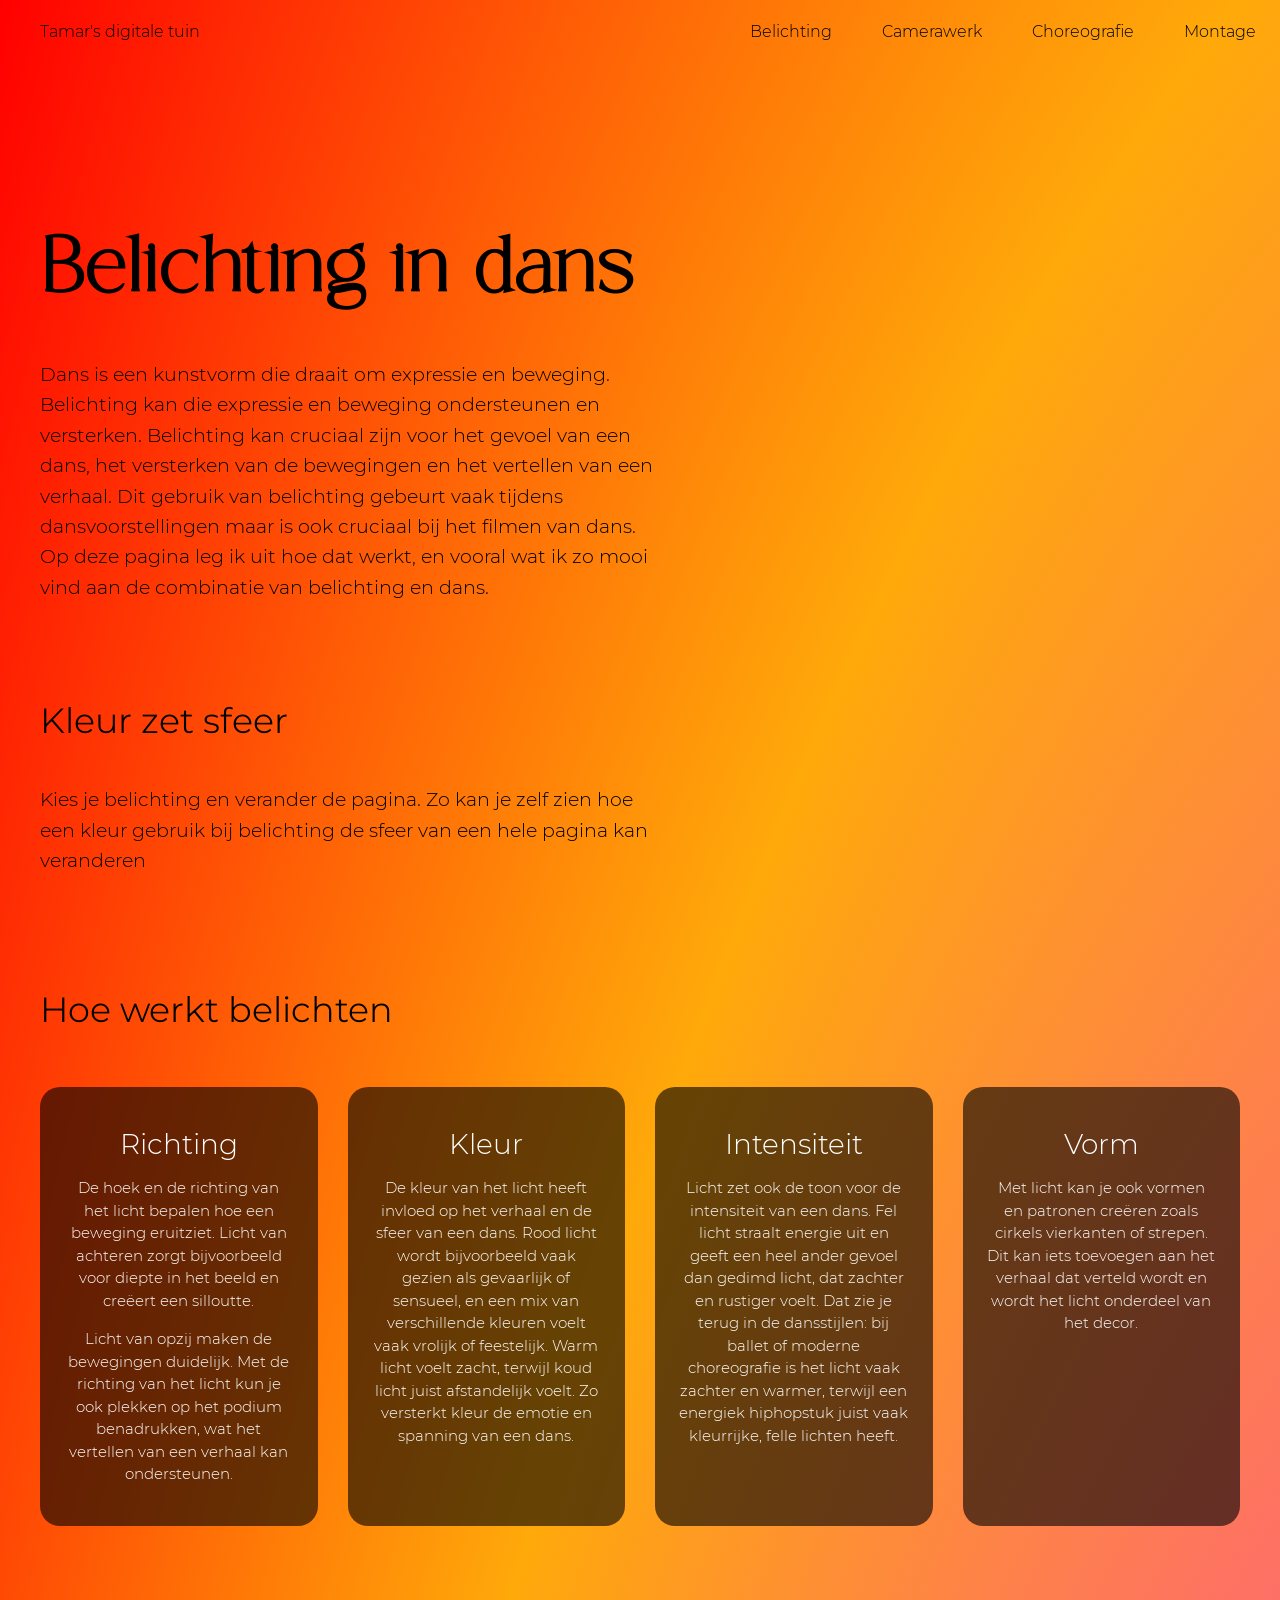
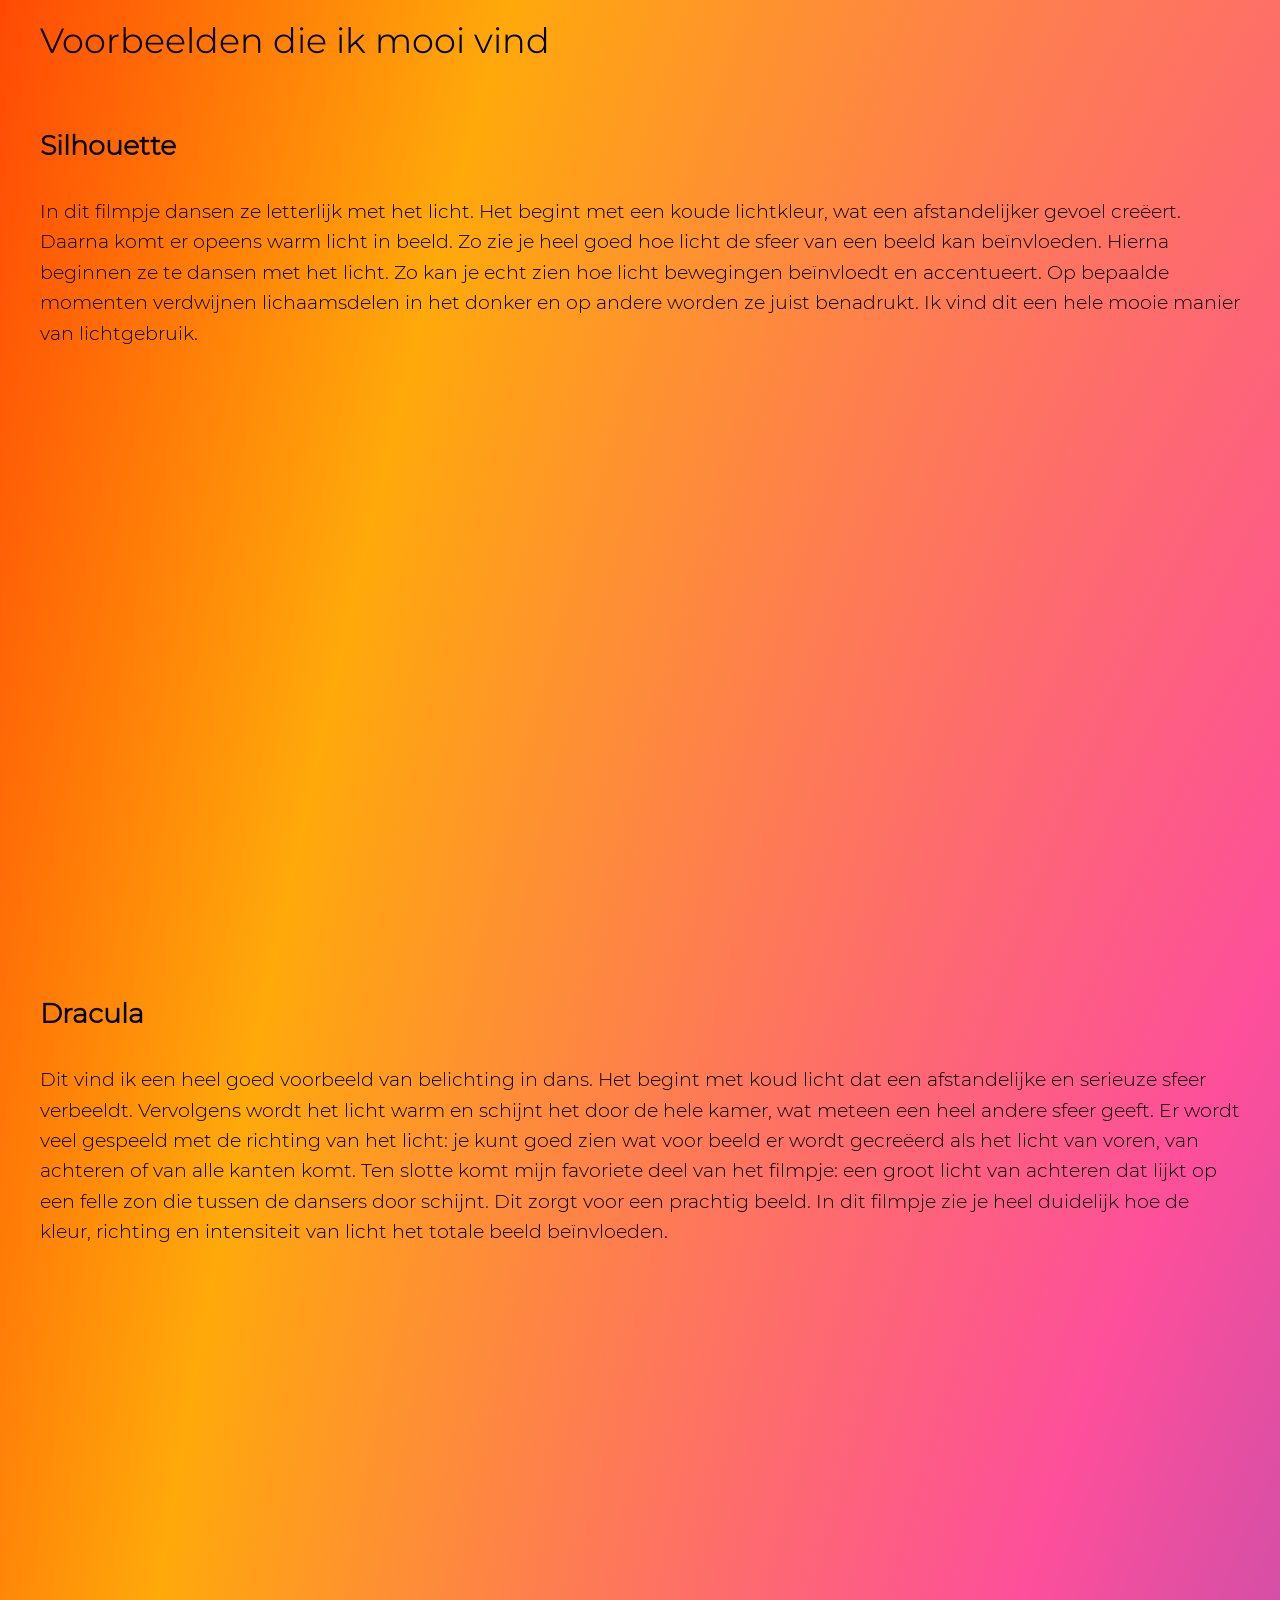
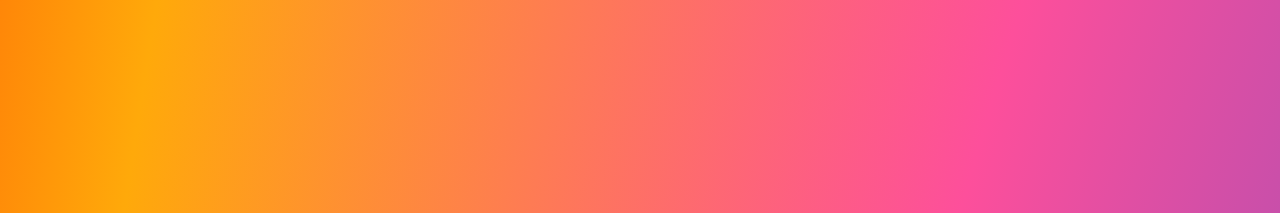
==== belichting.html @ 94f4436e "Aanpassingen!" ====
<!doctype html>
<html lang="nl">
  <head>
    <meta charset="UTF-8" />
    <meta name="viewport" content="width=device-width, initial-scale=1.0" />
    <meta name="author" content="Tamar" />
    <meta name="color-scheme" content="dark light" />
    <title>Belichting in dans</title>
    <link rel="stylesheet" href="./assets/style/belichting.css" />
  </head>
  <body>
    <a href="#main" class="skip-link">Direct naar inhoud</a>

    <header>
      <p>Tamar's digitale tuin</p>
      <nav aria-label="Hoofdmenu">
        <ul>
          <li><a href="belichting.html" aria-current="page">Belichting</a></li>
          <li><a href="camerawerk.html">Camerawerk</a></li>
          <li><a href="choreografie.html">Choreografie</a></li>
          <li><a href="montage.html">Montage</a></li>
        </ul>
      </nav>
    </header>

    <main id="main" tabindex="-1">
      <section>
        <article>
          <h1>Belichting in dans</h1>
        </article>

        <article>
          <p>
            Dans is een kunstvorm die draait om expressie en beweging.
            Belichting kan die expressie en beweging ondersteunen en versterken.
            Belichting kan cruciaal zijn voor het gevoel van een dans, het
            versterken van de bewegingen en het vertellen van een verhaal. Dit
            gebruik van belichting gebeurt vaak tijdens dansvoorstellingen maar
            is ook cruciaal bij het filmen van dans. Op deze pagina leg ik uit
            hoe dat werkt, en vooral wat ik zo mooi vind aan de combinatie van
            belichting en dans.
          </p>
        </article>
      </section>

      <section>
        <article>
          <h2>Kleur zet sfeer</h2>
        </article>
        <article>
          <p>
            Kies je belichting en verander de pagina. Zo kan je zelf zien hoe
            een kleur gebruik bij belichting de sfeer van een hele pagina kan
            veranderen
          </p>
        </article>
      </section>
      <section>
        <article>
          <h2>Hoe werkt belichten</h2>
        </article>
      </section>
      <section id="licht-aspecten">
        <article>
          <h2>Richting</h2>
          <p>
            De hoek en de richting van het licht bepalen hoe een beweging
            eruitziet. Licht van achteren zorgt bijvoorbeeld voor diepte in het
            beeld en creëert een silloutte.
          </p>
          <p>
            Licht van opzij maken de bewegingen duidelijk. Met de richting van
            het licht kun je ook plekken op het podium benadrukken, wat het
            vertellen van een verhaal kan ondersteunen.
          </p>
        </article>

        <article>
          <h2>Kleur</h2>
          <p>
            De kleur van het licht heeft invloed op het verhaal en de sfeer van
            een dans. Rood licht wordt bijvoorbeeld vaak gezien als gevaarlijk
            of sensueel, en een mix van verschillende kleuren voelt vaak vrolijk
            of feestelijk. Warm licht voelt zacht, terwijl koud licht juist
            afstandelijk voelt. Zo versterkt kleur de emotie en spanning van een
            dans.
          </p>
        </article>

        <article>
          <h2>Intensiteit</h2>
          <p>
            Licht zet ook de toon voor de intensiteit van een dans. Fel licht
            straalt energie uit en geeft een heel ander gevoel dan gedimd licht,
            dat zachter en rustiger voelt. Dat zie je terug in de dansstijlen:
            bij ballet of moderne choreografie is het licht vaak zachter en
            warmer, terwijl een energiek hiphopstuk juist vaak kleurrijke, felle
            lichten heeft.
          </p>
        </article>

        <article>
          <h2>Vorm</h2>
          <p>
            Met licht kan je ook vormen en patronen creëren zoals cirkels
            vierkanten of strepen. Dit kan iets toevoegen aan het verhaal dat
            verteld wordt en wordt het licht onderdeel van het decor.
          </p>
        </article>
      </section>
      <section>
        <article>
          <h2>Voorbeelden die ik mooi vind</h2>
        </article>

        <article>
          <h3>Silhouette</h3>
          <p>
            In dit filmpje dansen ze letterlijk met het licht. Het begint met
            een koude lichtkleur, wat een afstandelijker gevoel creëert. Daarna
            komt er opeens warm licht in beeld. Zo zie je heel goed hoe licht de
            sfeer van een beeld kan beïnvloeden. Hierna beginnen ze te dansen
            met het licht. Zo kan je echt zien hoe licht bewegingen beïnvloedt
            en accentueert. Op bepaalde momenten verdwijnen lichaamsdelen in het
            donker en op andere worden ze juist benadrukt. Ik vind dit een hele
            mooie manier van lichtgebruik.
          </p>
          <iframe
            src="https://www.youtube.com/embed/fDNKsXDWpm4?si=8QYyJterqQNdSQDp"
            title="YouTube video player"
            frameborder="0"
            allow="
              accelerometer;
              autoplay;
              clipboard-write;
              encrypted-media;
              gyroscope;
              picture-in-picture;
              web-share;
            "
            referrerpolicy="strict-origin-when-cross-origin"
            allowfullscreen
          ></iframe>
        </article>
        <article>
          <h3>Dracula</h3>
          <p>
            Dit vind ik een heel goed voorbeeld van belichting in dans. Het
            begint met koud licht dat een afstandelijke en serieuze sfeer
            verbeeldt. Vervolgens wordt het licht warm en schijnt het door de
            hele kamer, wat meteen een heel andere sfeer geeft. Er wordt veel
            gespeeld met de richting van het licht: je kunt goed zien wat voor
            beeld er wordt gecreëerd als het licht van voren, van achteren of
            van alle kanten komt. Ten slotte komt mijn favoriete deel van het
            filmpje: een groot licht van achteren dat lijkt op een felle zon die
            tussen de dansers door schijnt. Dit zorgt voor een prachtig beeld.
            In dit filmpje zie je heel duidelijk hoe de kleur, richting en
            intensiteit van licht het totale beeld beïnvloeden.
          </p>
          <iframe
            src="https://www.youtube.com/embed/-AUMV7WQdsI?si=QPXQI-9TFlR0UyGZ"
            title="YouTube video player"
            frameborder="0"
            allow="
              accelerometer;
              autoplay;
              clipboard-write;
              encrypted-media;
              gyroscope;
              picture-in-picture;
              web-share;
            "
            referrerpolicy="strict-origin-when-cross-origin"
            allowfullscreen
          ></iframe>
        </article>
      </section>
    </main>
  </body>
</html>
---- assets/style/belichting.css ----
/**************************
* MARK: Fonts
**************************/

@font-face {
  font-family: "Montserrat";
  src: url("../Montserrat-VariableFont_wght.ttf") format("truetype");
}

@font-face {
  font-family: "MontserratLight";
  src: url("../Montserrat-Light.ttf") format("truetype");
}

@font-face {
  font-family: "Classo";
  src: url("../classo.regular.ttf");
}

/**************************
* MARK: Algemene Styling & Variables
**************************/

:root {
  --gradient: radial-gradient(
    rgb(199, 157, 231),
    rgb(79, 79, 204),
    rgb(253, 79, 155),
    rgb(255, 169, 10),
    red
  );
  --text-color: black;
}

@media (prefers-color-scheme: dark) {
  :root {
    --gradient: radial-gradient(
      rgb(60, 30, 90),
      rgb(30, 30, 90),
      rgb(120, 20, 80),
      rgb(120, 70, 10),
      rgb(90, 0, 0)
    );
    --text-color: white;
  }
}

body {
  color: var(--text-color);
  color-scheme: light dark;
  background: var(--gradient);
  min-height: 100dvh;
  background-size: 300% 400%;
  animation: move 10s alternate infinite;
}

@keyframes move {
  from {
    background-position: 0%;
  }
  to {
    background-position: 100% 100%;
  }
}

.skip-link {
  position: absolute;
  left: -9999px;
}

.skip-link:focus {
  position: absolute;
  top: 60px;
  left: 20px;
  font-family: "MontserratLight", sans-serif;
  color: black;
  outline: 2px solid var(--text-color);
  outline-offset: 4px;
  border-radius: 0.2em;
}

/**************************
* MARK: Typografie Basis
**************************/

h1 {
  font-family: "Classo", sans-serif;
  font-size: clamp(2rem, 9vw, 5rem);
  font-weight: bold;
  word-spacing: -1%;
  margin-bottom: 2rem;
}

h2 {
  font-family: "Montserrat", sans-serif;
  font-size: 35px;
  font-weight: 350;
  margin-bottom: 1.5rem;
}

h3 {
  font-family: "MontserratLight", sans-serif;
  font-size: 27px;
  margin-bottom: 1rem;
}

h4 {
  font-family: "MontserratLight", sans-serif;
  font-size: 17px;
  margin-bottom: 0.5rem;
}

p {
  font-family: "MontserratLight", sans-serif;
  font-weight: lighter;
  font-size: 19px;
  line-height: 1.6;
}

/**************************
* MARK: Header
**************************/

header {
  display: flex;
  justify-content: space-between;
  align-items: center;
}

header p {
  line-height: 1;
  padding-left: 2rem;
  font-size: 16px;
}

nav ul {
  display: flex;
  gap: 50px;
  line-height: 1;
  font-family: "MontserratLight", sans-serif;
  list-style: none;
  padding-right: 1em;
  margin: 0;
}

nav a {
  text-decoration: none;
  color: var(--text-color);
}

nav a:hover {
  opacity: 0.5;
}

nav a:active {
  opacity: 0.3;
  transform: scale(0.98);
}

nav a:focus-visible {
  outline: 2px solid var(--text-color);
  outline-offset: 4px;
  border-radius: 0.2em;
}

/**************************
* MARK: Section 1 & 2 (Intro & Kleur)
**************************/

section:nth-of-type(1),
section:nth-of-type(2) {
  display: grid;
  grid-template-columns: repeat(4, 1fr);
  padding-left: 2rem;
}

section:nth-of-type(1) {
  padding-top: 6rem;
}

section:nth-of-type(2) {
  padding-top: 3rem;
}

section:nth-of-type(1) > article:nth-of-type(1),
section:nth-of-type(2) > article:nth-of-type(1) {
  grid-column: 1 / 4;
}

section:nth-of-type(1) > article:nth-of-type(2),
section:nth-of-type(2) > article:nth-of-type(2) {
  grid-column: 1 / 3;
}

/**************************
* MARK: Section 3 (Hoe werkt belichten)
**************************/

section:nth-of-type(3) {
  display: block;
  padding-top: 4rem;
  padding-left: 2rem;
}

/**************************
* MARK: Section 4 (Kaarten)
**************************/

section:nth-of-type(4) {
  display: grid;
  grid-template-columns: repeat(4, 1fr);
  gap: 30px;
  padding: 2rem;
}

section:nth-of-type(4) > article {
  background-color: rgba(0, 0, 0, 0.6);
  border-radius: 20px;
  padding: 2.5rem 1.5rem;
  text-align: center;
  display: flex;
  flex-direction: column;
  gap: 1rem;
}

section:nth-of-type(4) h2 {
  font-family: "MontserratLight", sans-serif;
  font-size: 28px;
  color: white;
  margin: 0;
}

section:nth-of-type(4) p {
  font-size: 15px;
  line-height: 1.5;
  color: white;
  margin: 0;
}

@media (max-width: 900px) {
  section:nth-of-type(4) {
    grid-template-columns: 1fr;
  }
}

/**************************
* MARK: Section 5 (Voorbeelden)
**************************/

section:nth-of-type(5) {
  display: flex;
  flex-direction: column;
  gap: 6rem;
  padding: 2rem;
}

section:nth-of-type(5) > article {
  display: flex;
  flex-direction: column;
  gap: 0;
}

section:nth-of-type(5) > article:nth-of-type(1) {
  margin-bottom: -5rem;
}

iframe {
  width: 100%;
  max-width: 900px;
  height: auto;
  aspect-ratio: 16 / 9;
  border: none;
}
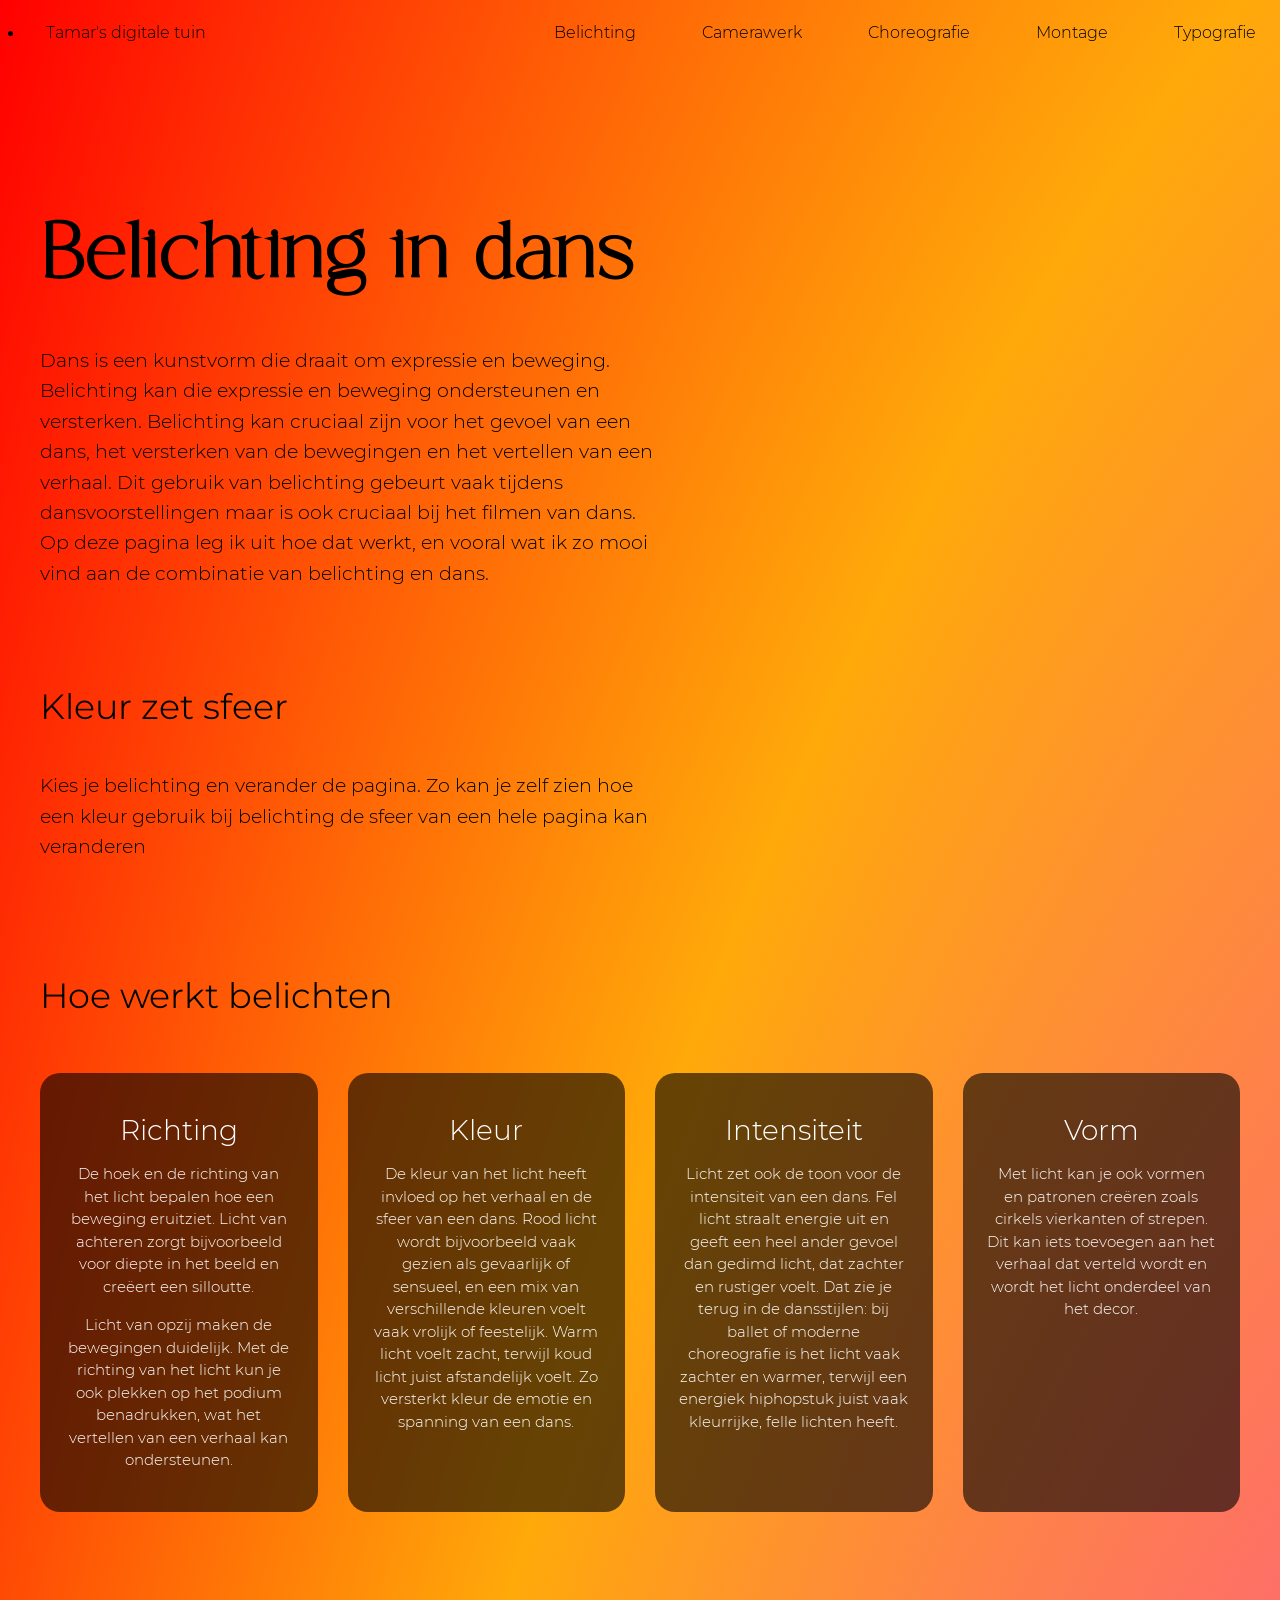
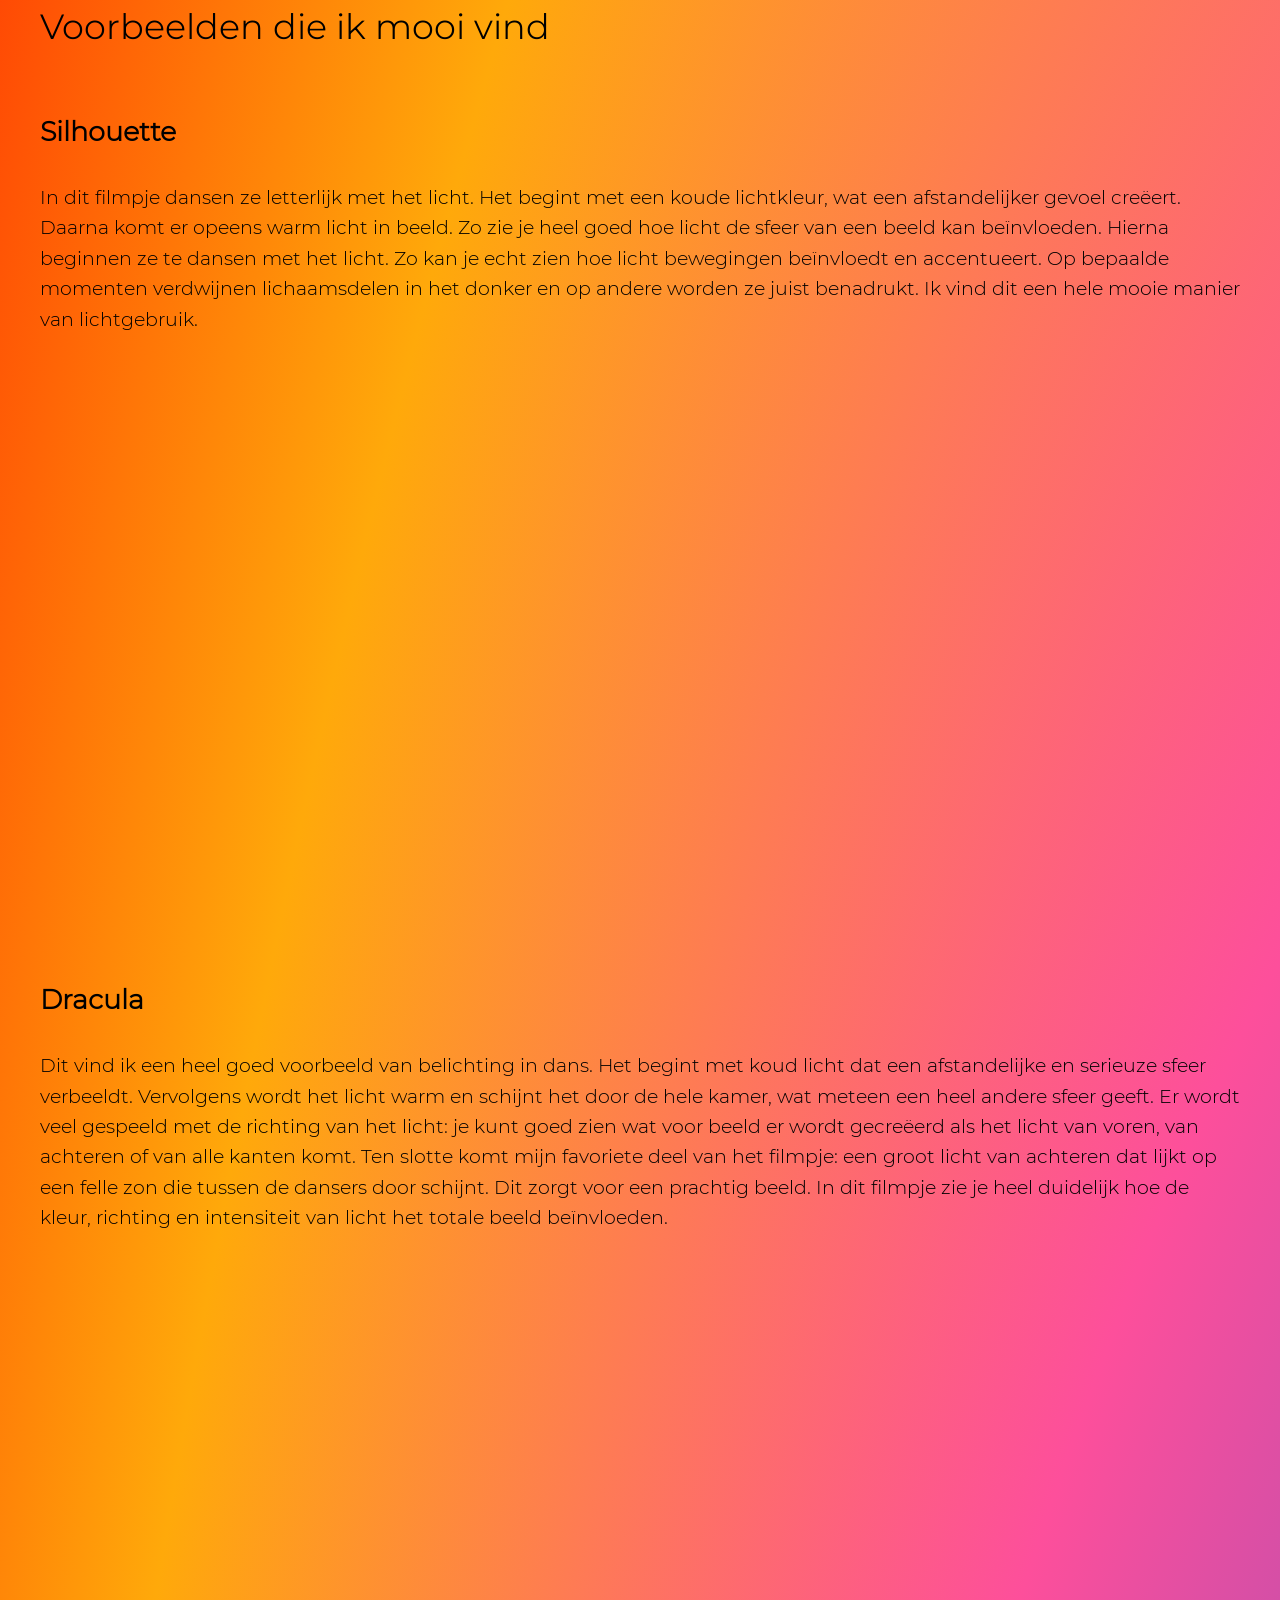
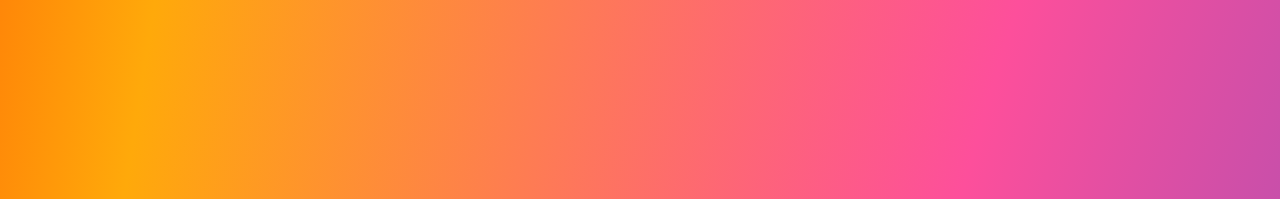
==== commit bcb8fe58: "schaleeenn" ====
--- a/belichting.html
+++ b/belichting.html
@@ -12,13 +12,14 @@
     <a href="#main" class="skip-link">Direct naar inhoud</a>
 
     <header>
-      <p>Tamar's digitale tuin</p>
+      <li><a href="index.html">Tamar's digitale tuin</a></li>
       <nav aria-label="Hoofdmenu">
         <ul>
           <li><a href="belichting.html" aria-current="page">Belichting</a></li>
           <li><a href="camerawerk.html">Camerawerk</a></li>
           <li><a href="choreografie.html">Choreografie</a></li>
           <li><a href="montage.html">Montage</a></li>
+          <li><a href="typografie/spinvis.html">Typografie</a></li>
         </ul>
       </nav>
     </header>
--- a/assets/style/belichting.css
+++ b/assets/style/belichting.css
@@ -125,14 +125,23 @@
   display: flex;
   justify-content: space-between;
   align-items: center;
-}
-
-header p {
+  padding-top: 1rem;
+}
+
+header a {
   line-height: 1;
-  padding-left: 2rem;
-  font-size: 16px;
-}
-
+  padding-left: 1em;
+  font-family: "MontserratLight";
+  list-style: none;
+  text-decoration: none;
+  color: var(--text-color);
+  display: inline-block;
+  transition: transform 0.3s ease;
+}
+
+header a:hover {
+  transform: scale(1.2);
+}
 nav ul {
   display: flex;
   gap: 50px;
@@ -146,10 +155,6 @@
 nav a {
   text-decoration: none;
   color: var(--text-color);
-}
-
-nav a:hover {
-  opacity: 0.5;
 }
 
 nav a:active {
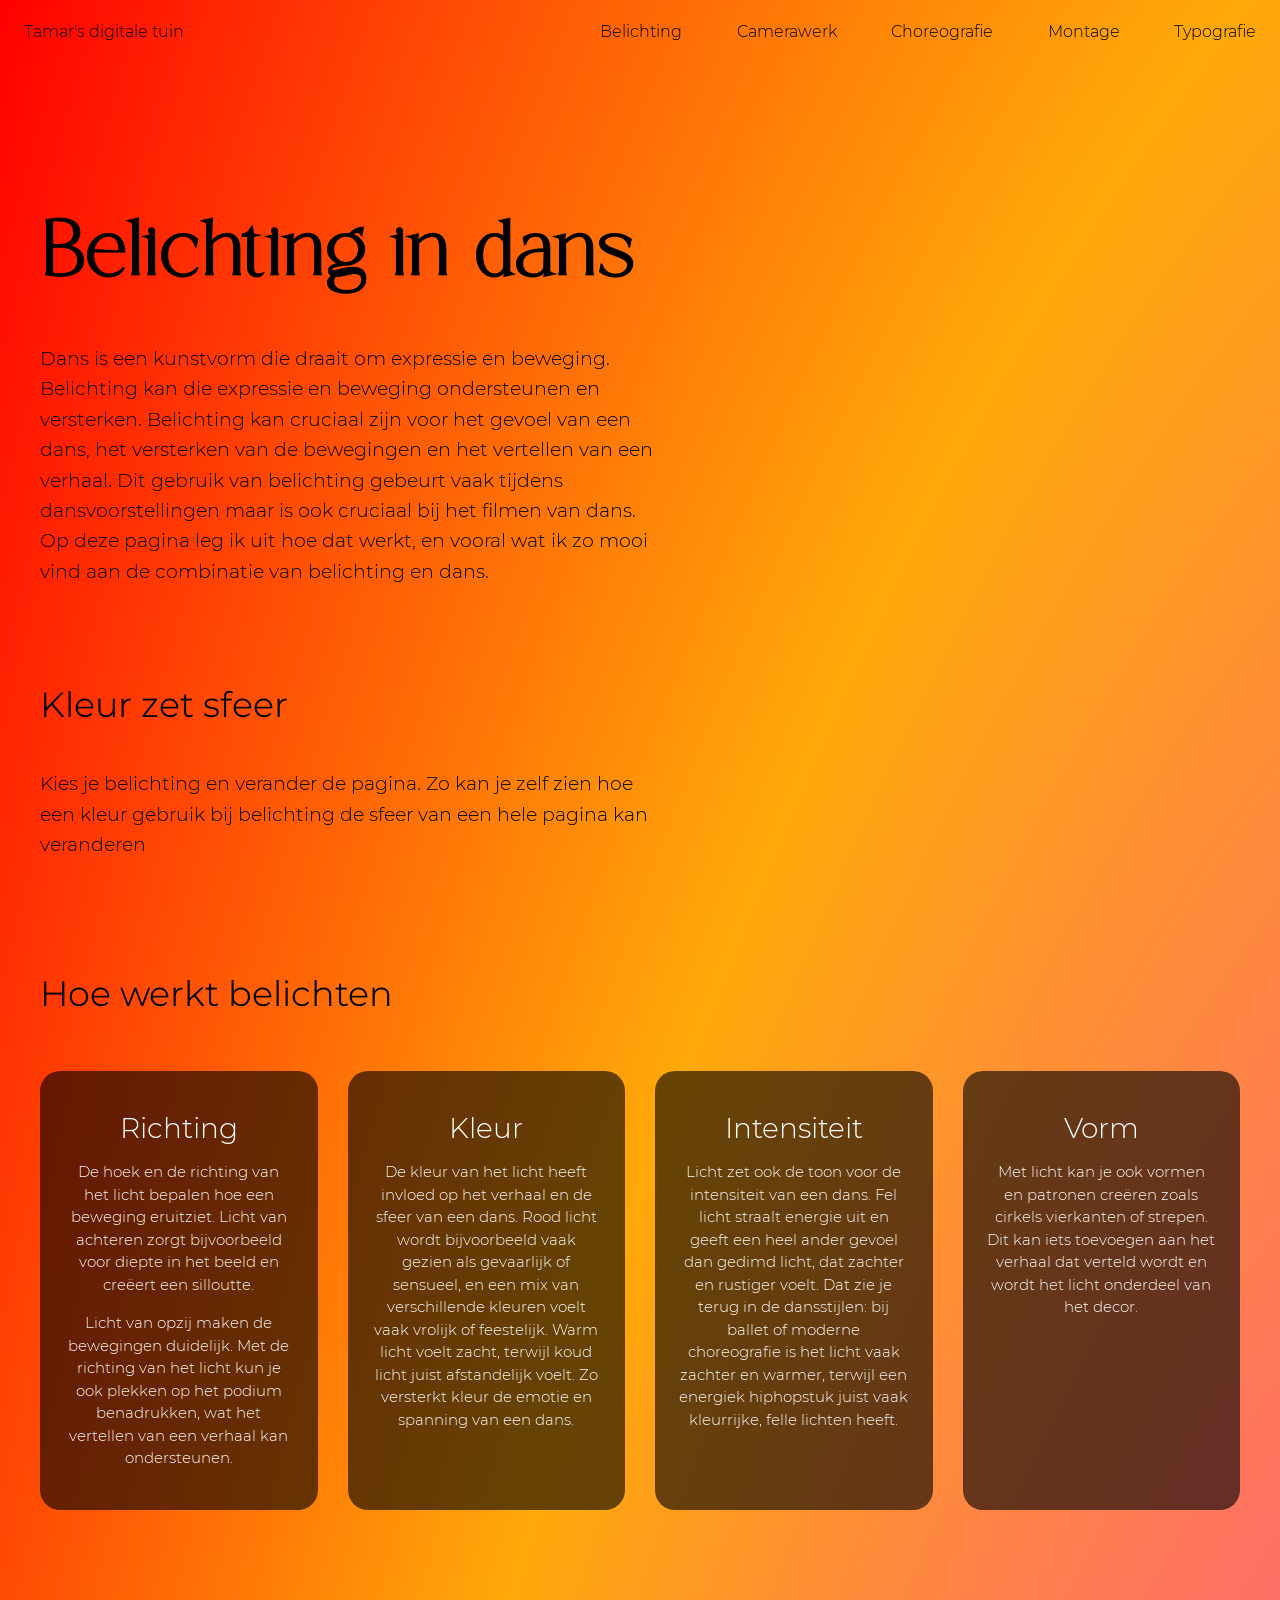
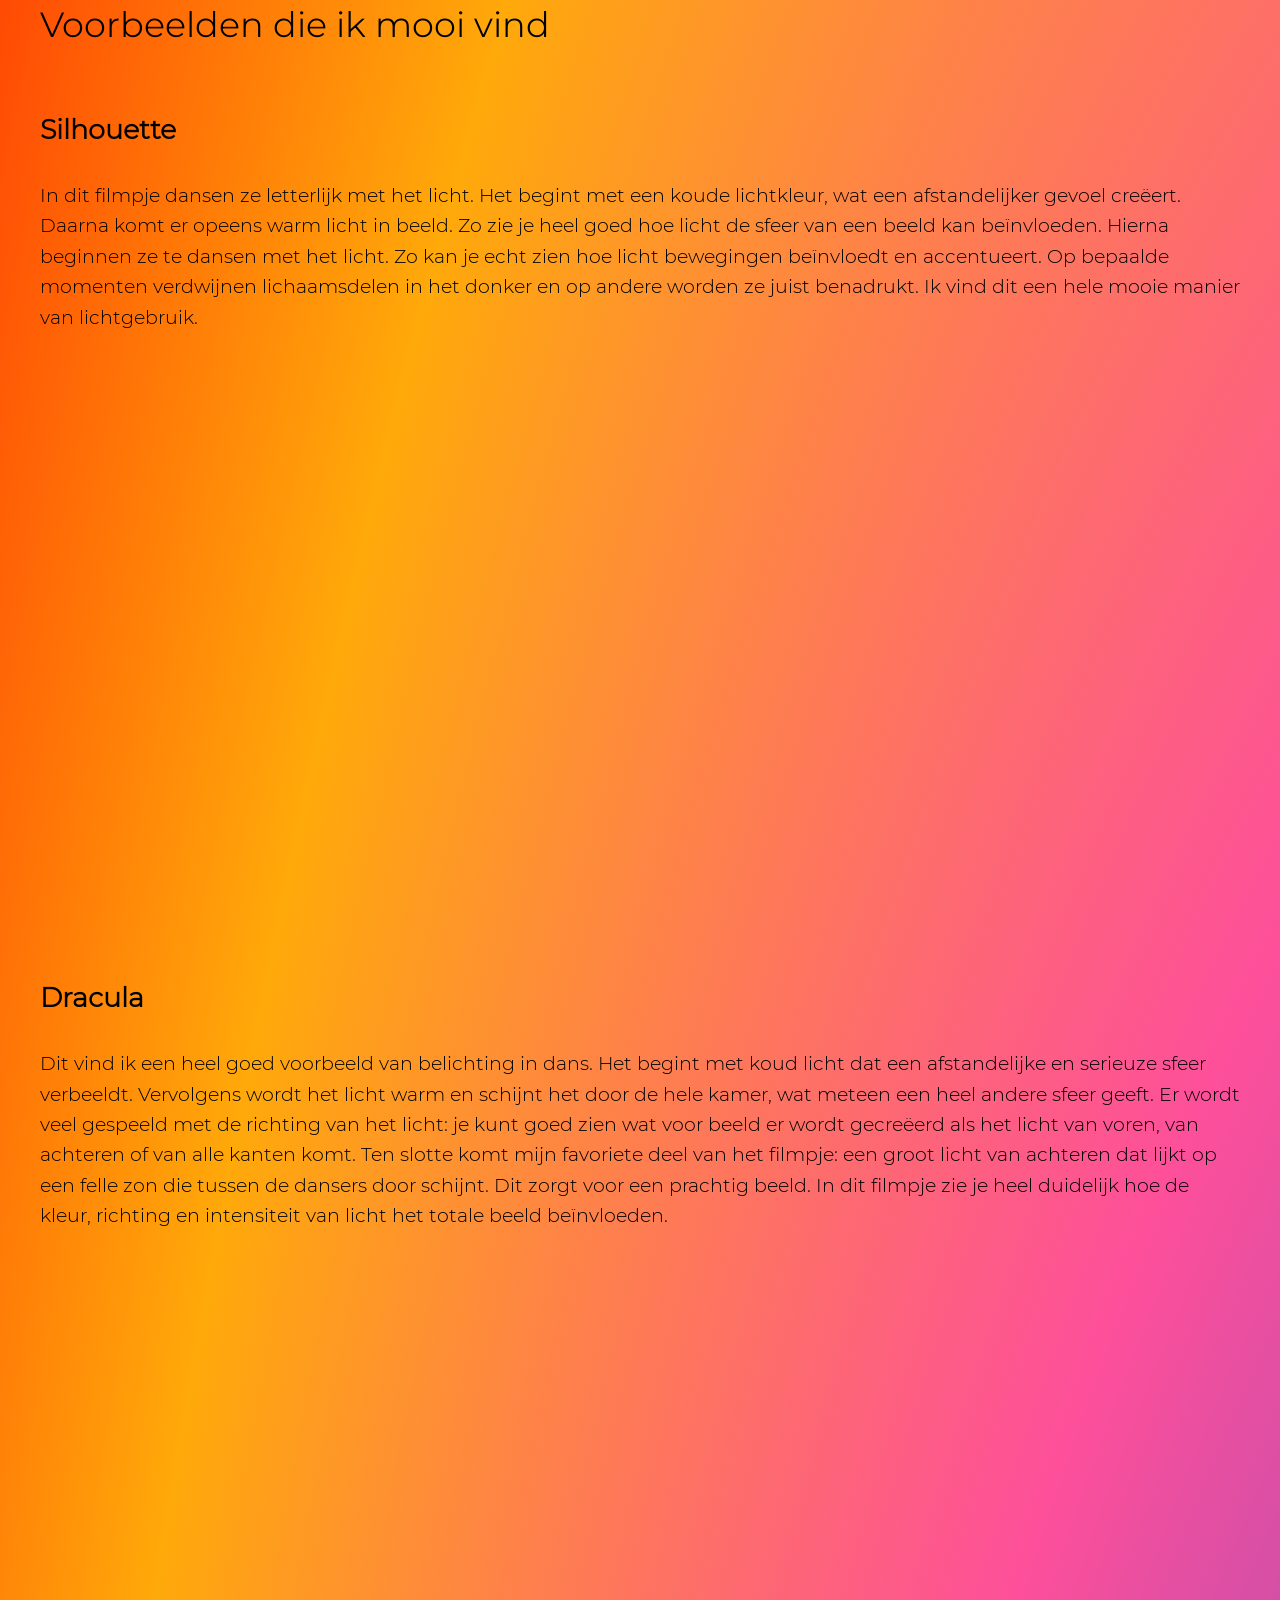
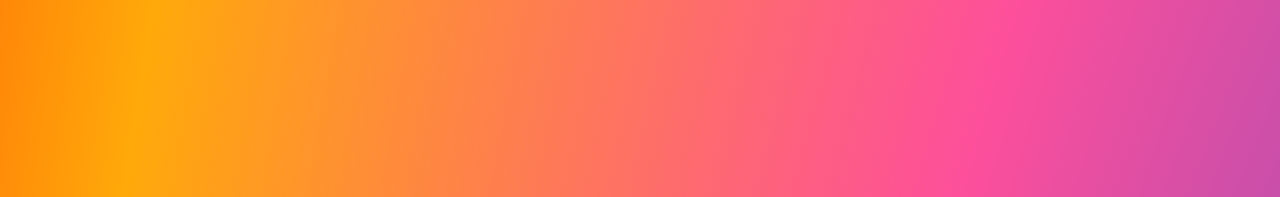
==== commit 2680d43f: "screenreader" ====
--- a/belichting.html
+++ b/belichting.html
@@ -10,12 +10,11 @@
   </head>
   <body>
     <a href="#main" class="skip-link">Direct naar inhoud</a>
-
     <header>
-      <li><a href="index.html">Tamar's digitale tuin</a></li>
+      <a href="index.html" aria-current="page">Tamar's digitale tuin</a>
       <nav aria-label="Hoofdmenu">
         <ul>
-          <li><a href="belichting.html" aria-current="page">Belichting</a></li>
+          <li><a href="belichting.html">Belichting</a></li>
           <li><a href="camerawerk.html">Camerawerk</a></li>
           <li><a href="choreografie.html">Choreografie</a></li>
           <li><a href="montage.html">Montage</a></li>
@@ -24,7 +23,7 @@
       </nav>
     </header>
 
-    <main id="main" tabindex="-1">
+    <main id="main">
       <section>
         <article>
           <h1>Belichting in dans</h1>
--- a/assets/style/belichting.css
+++ b/assets/style/belichting.css
@@ -71,7 +71,7 @@
 .skip-link:focus {
   position: absolute;
   top: 60px;
-  left: 20px;
+  left: 28px;
   font-family: "MontserratLight", sans-serif;
   color: black;
   outline: 2px solid var(--text-color);
@@ -142,11 +142,24 @@
 header a:hover {
   transform: scale(1.2);
 }
+
+header a:focus-visible {
+  outline: 2px solid var(--text-color);
+  outline-offset: 4px;
+  border-radius: 0.2em;
+}
+
+header a:active {
+  opacity: 0.3;
+  transform: scale(0.98);
+}
+
 nav ul {
   display: flex;
-  gap: 50px;
+  flex-wrap: wrap;
+  gap: clamp(1rem, 3vw, 50px);
   line-height: 1;
-  font-family: "MontserratLight", sans-serif;
+  font-family: "MontserratLight";
   list-style: none;
   padding-right: 1em;
   margin: 0;
@@ -167,7 +180,6 @@
   outline-offset: 4px;
   border-radius: 0.2em;
 }
-
 /**************************
 * MARK: Section 1 & 2 (Intro & Kleur)
 **************************/
@@ -276,3 +288,49 @@
   aspect-ratio: 16 / 9;
   border: none;
 }
+
+/**************************************************
+- Mobile-only fix (alleen op telefoons actief)
+**************************************************/
+@media (max-width: 767px) {
+  /* 1. Voorkom horizontaal scrollen */
+  body {
+    overflow-x: hidden;
+  }
+
+  /* 2. Header en navigatie netjes onder elkaar op mobiel */
+  header {
+    flex-direction: column;
+    align-items: flex-start;
+    padding: 1.5rem 1rem;
+    gap: 1rem;
+  }
+
+  /* 3. Zet de secties onder elkaar en laat de hoogte meegroeien */
+  section {
+    display: flex;
+    flex-direction: column;
+    height: auto;
+    min-height: auto;
+    padding: 2rem 1rem;
+    gap: 1.5rem;
+    width: 100%;
+    box-sizing: border-box;
+  }
+
+  section,
+  section:nth-of-type(1),
+  section:nth-of-type(2),
+  section:nth-of-type(3),
+  section:nth-of-type(4),
+  section:nth-of-type(5) {
+    display: flex !important;
+    flex-direction: column !important;
+    height: auto !important;
+    min-height: auto !important;
+    padding: 2rem 1rem !important;
+    gap: 1.5rem !important;
+    width: 100% !important;
+    box-sizing: border-box !important;
+  }
+}
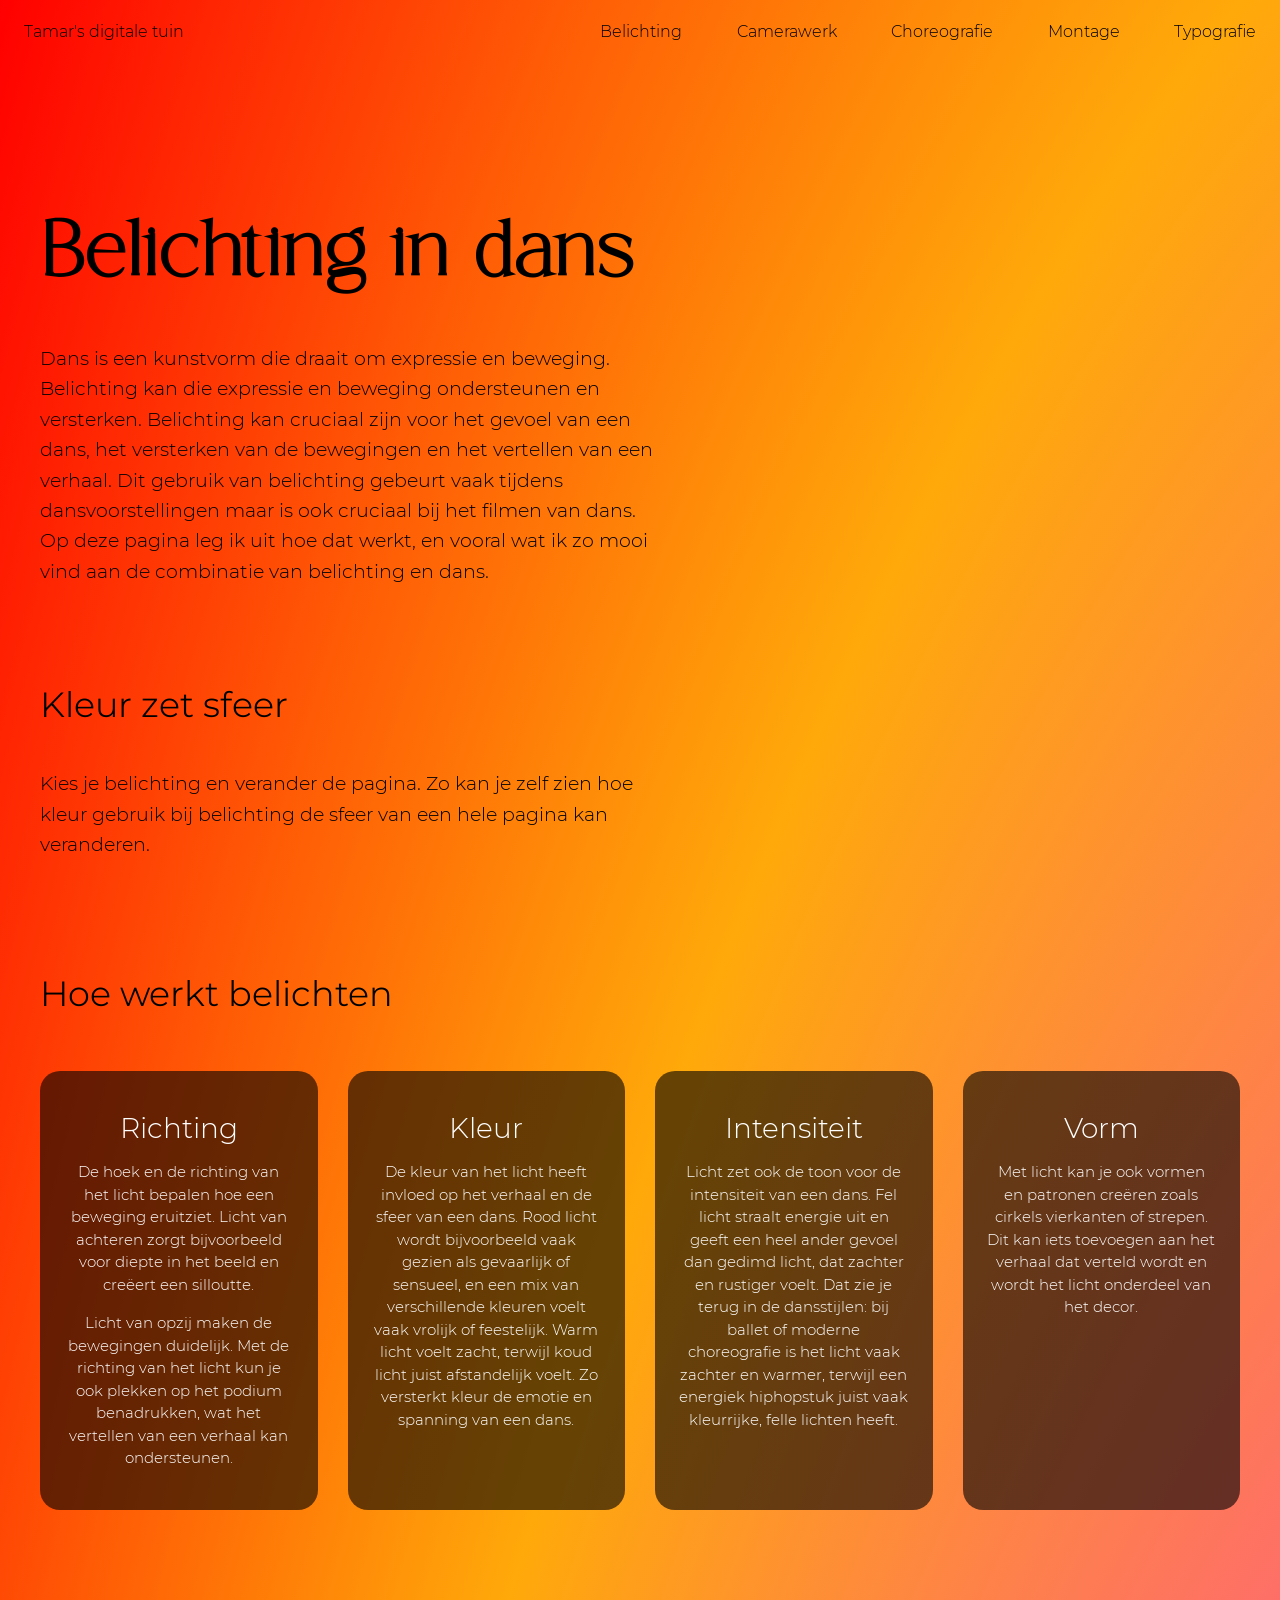
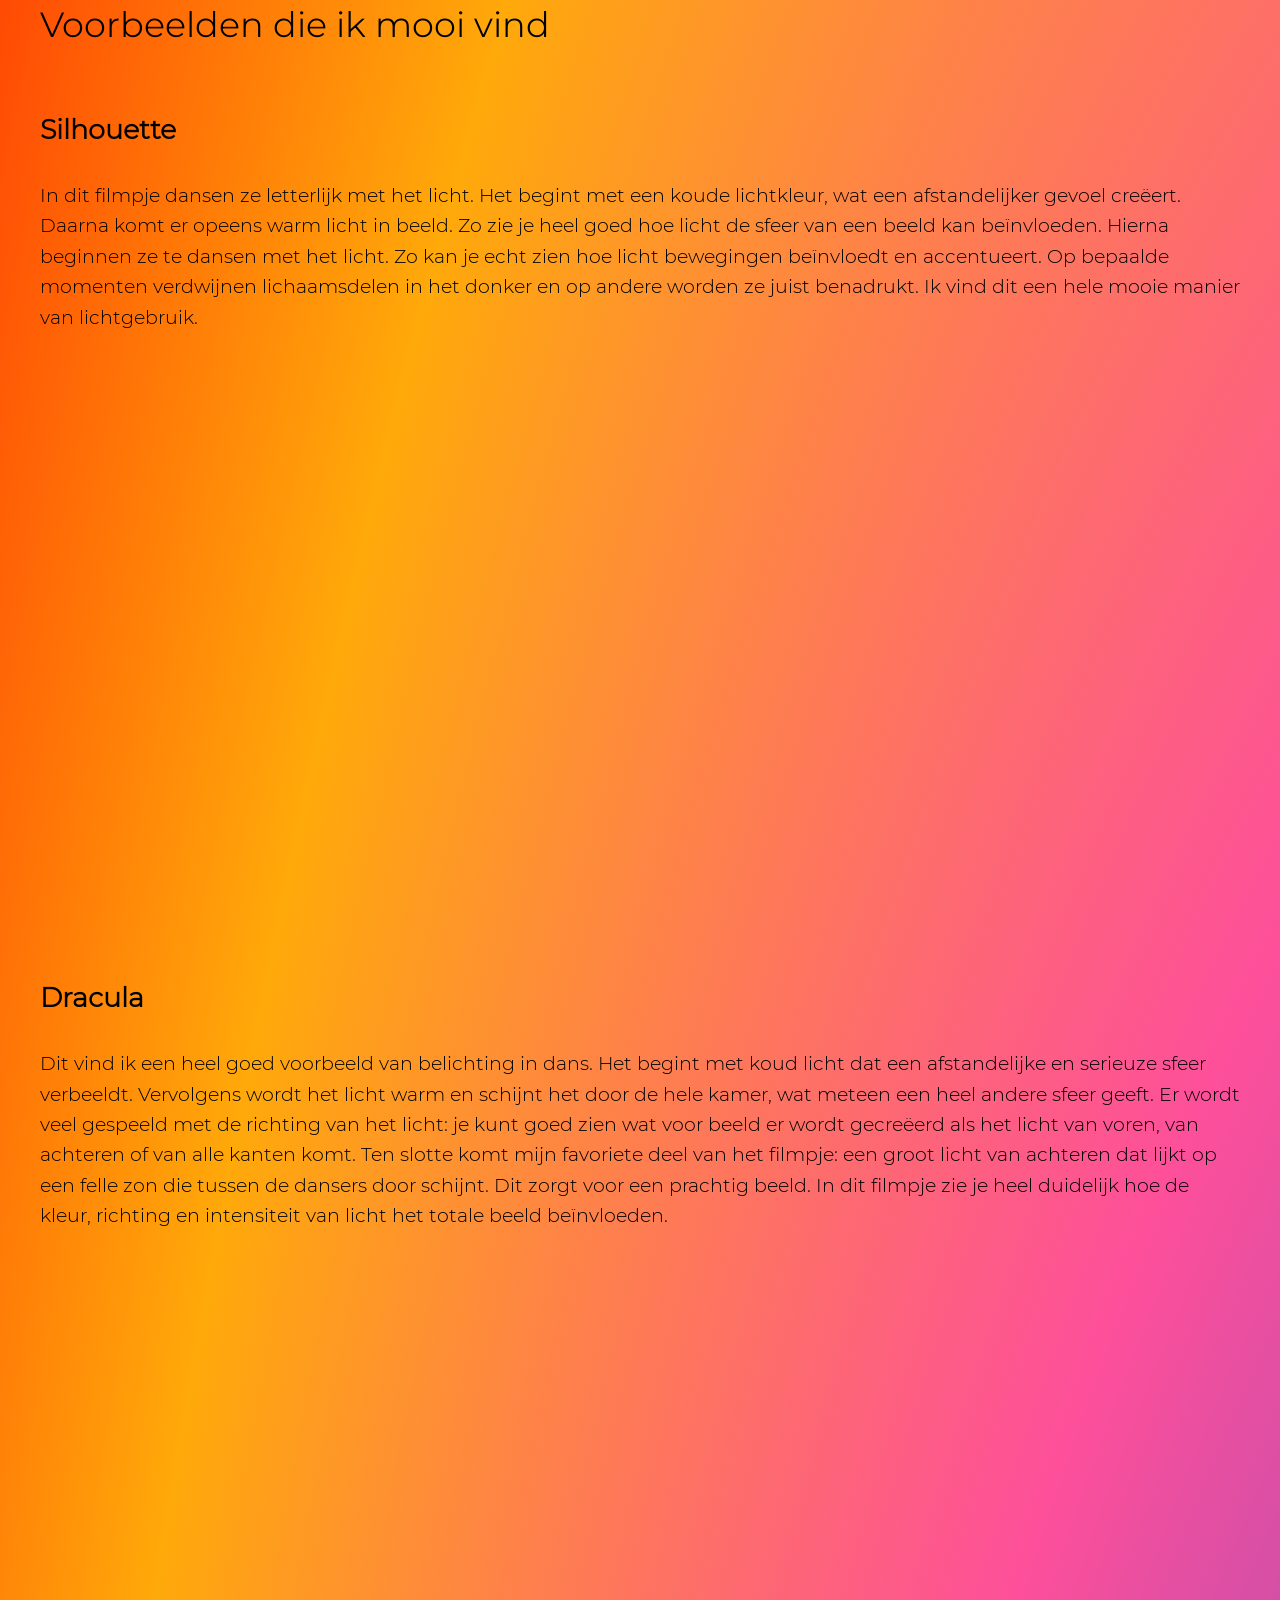
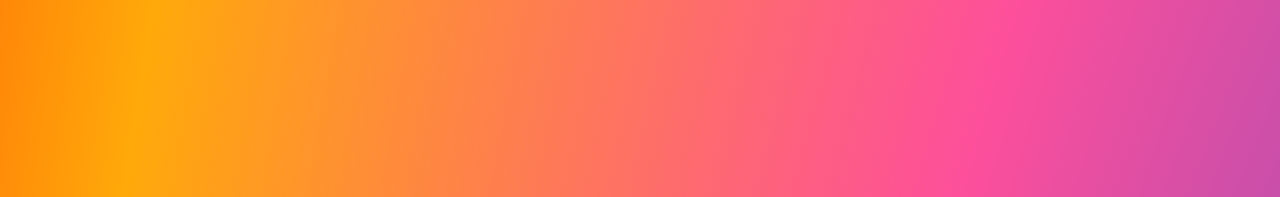
==== commit b24cd597: "lay-out" ====
--- a/belichting.html
+++ b/belichting.html
@@ -42,19 +42,20 @@
           </p>
         </article>
       </section>
-
       <section>
         <article>
           <h2>Kleur zet sfeer</h2>
         </article>
+
         <article>
           <p>
             Kies je belichting en verander de pagina. Zo kan je zelf zien hoe
-            een kleur gebruik bij belichting de sfeer van een hele pagina kan
-            veranderen
+            kleur gebruik bij belichting de sfeer van een hele pagina kan
+            veranderen.
           </p>
         </article>
       </section>
+
       <section>
         <article>
           <h2>Hoe werkt belichten</h2>
--- a/assets/style/belichting.css
+++ b/assets/style/belichting.css
@@ -71,7 +71,7 @@
 .skip-link:focus {
   position: absolute;
   top: 60px;
-  left: 28px;
+  left: 45px;
   font-family: "MontserratLight", sans-serif;
   color: black;
   outline: 2px solid var(--text-color);
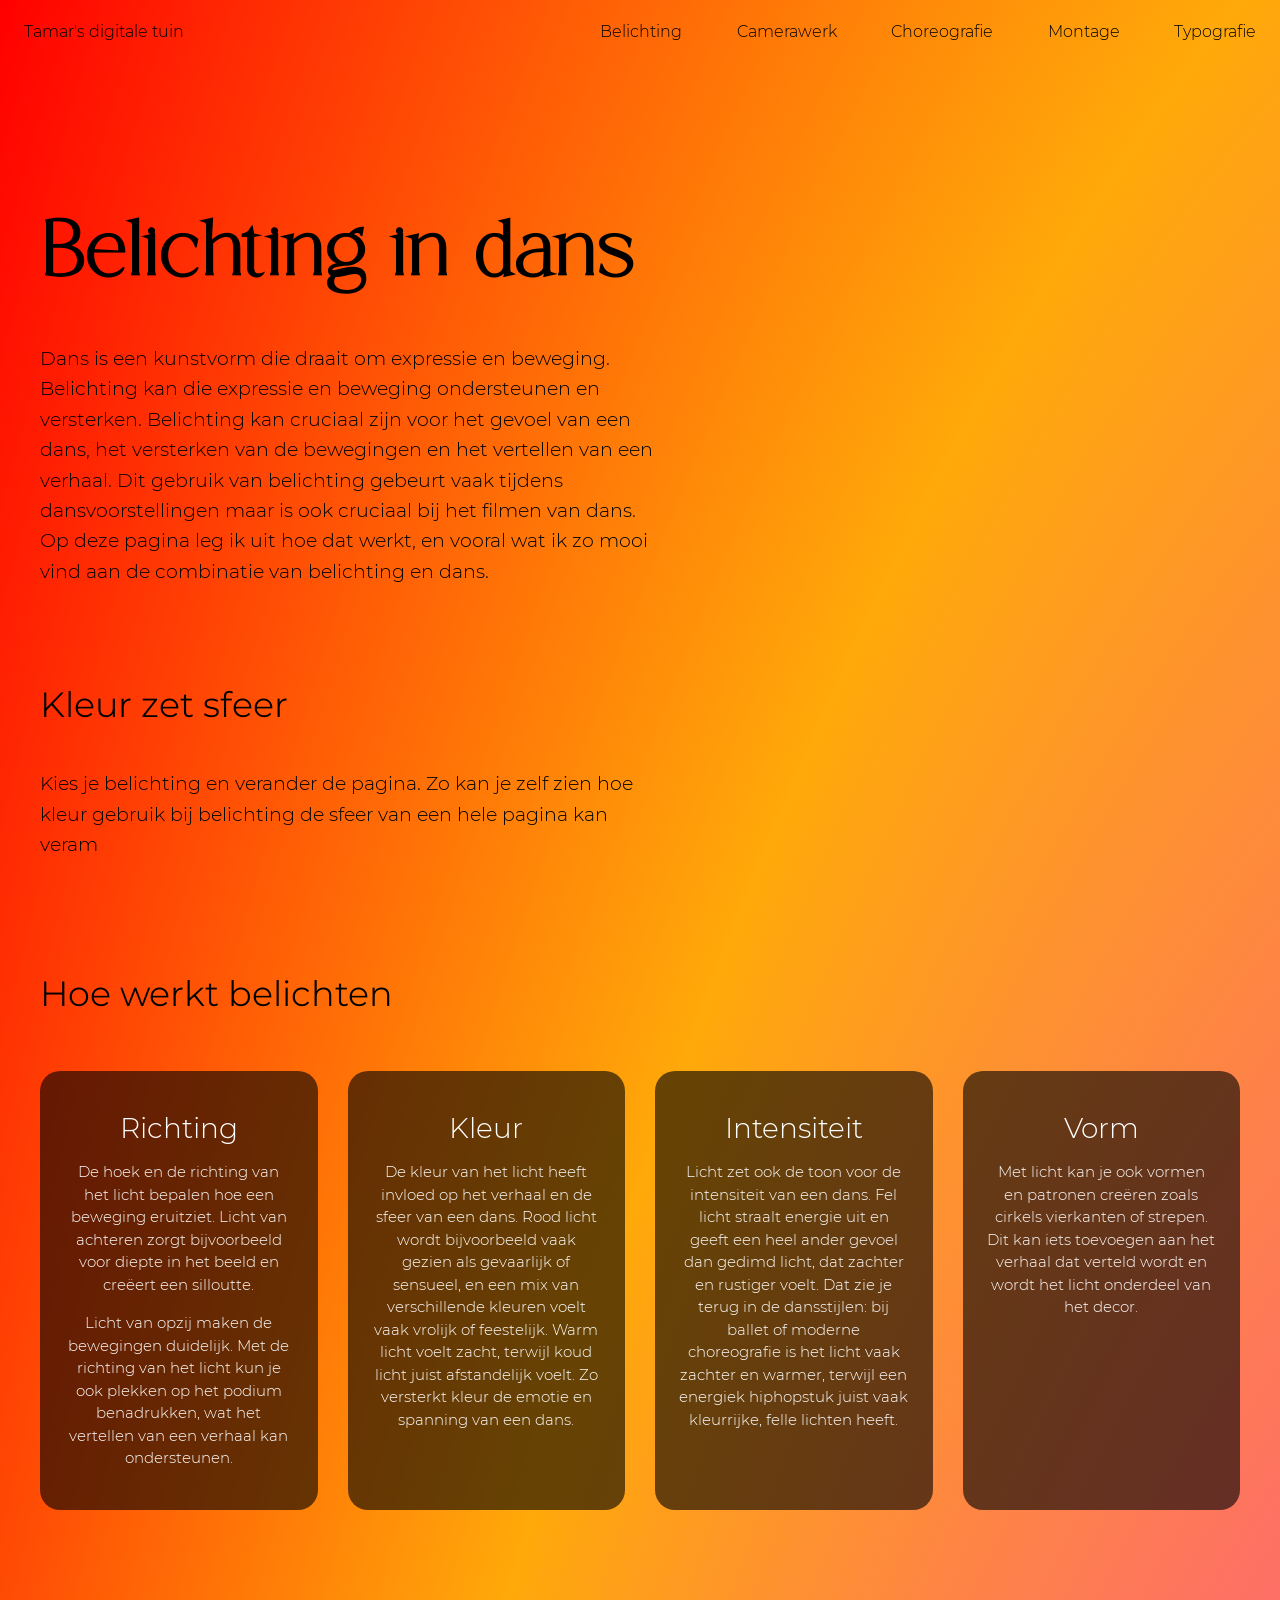
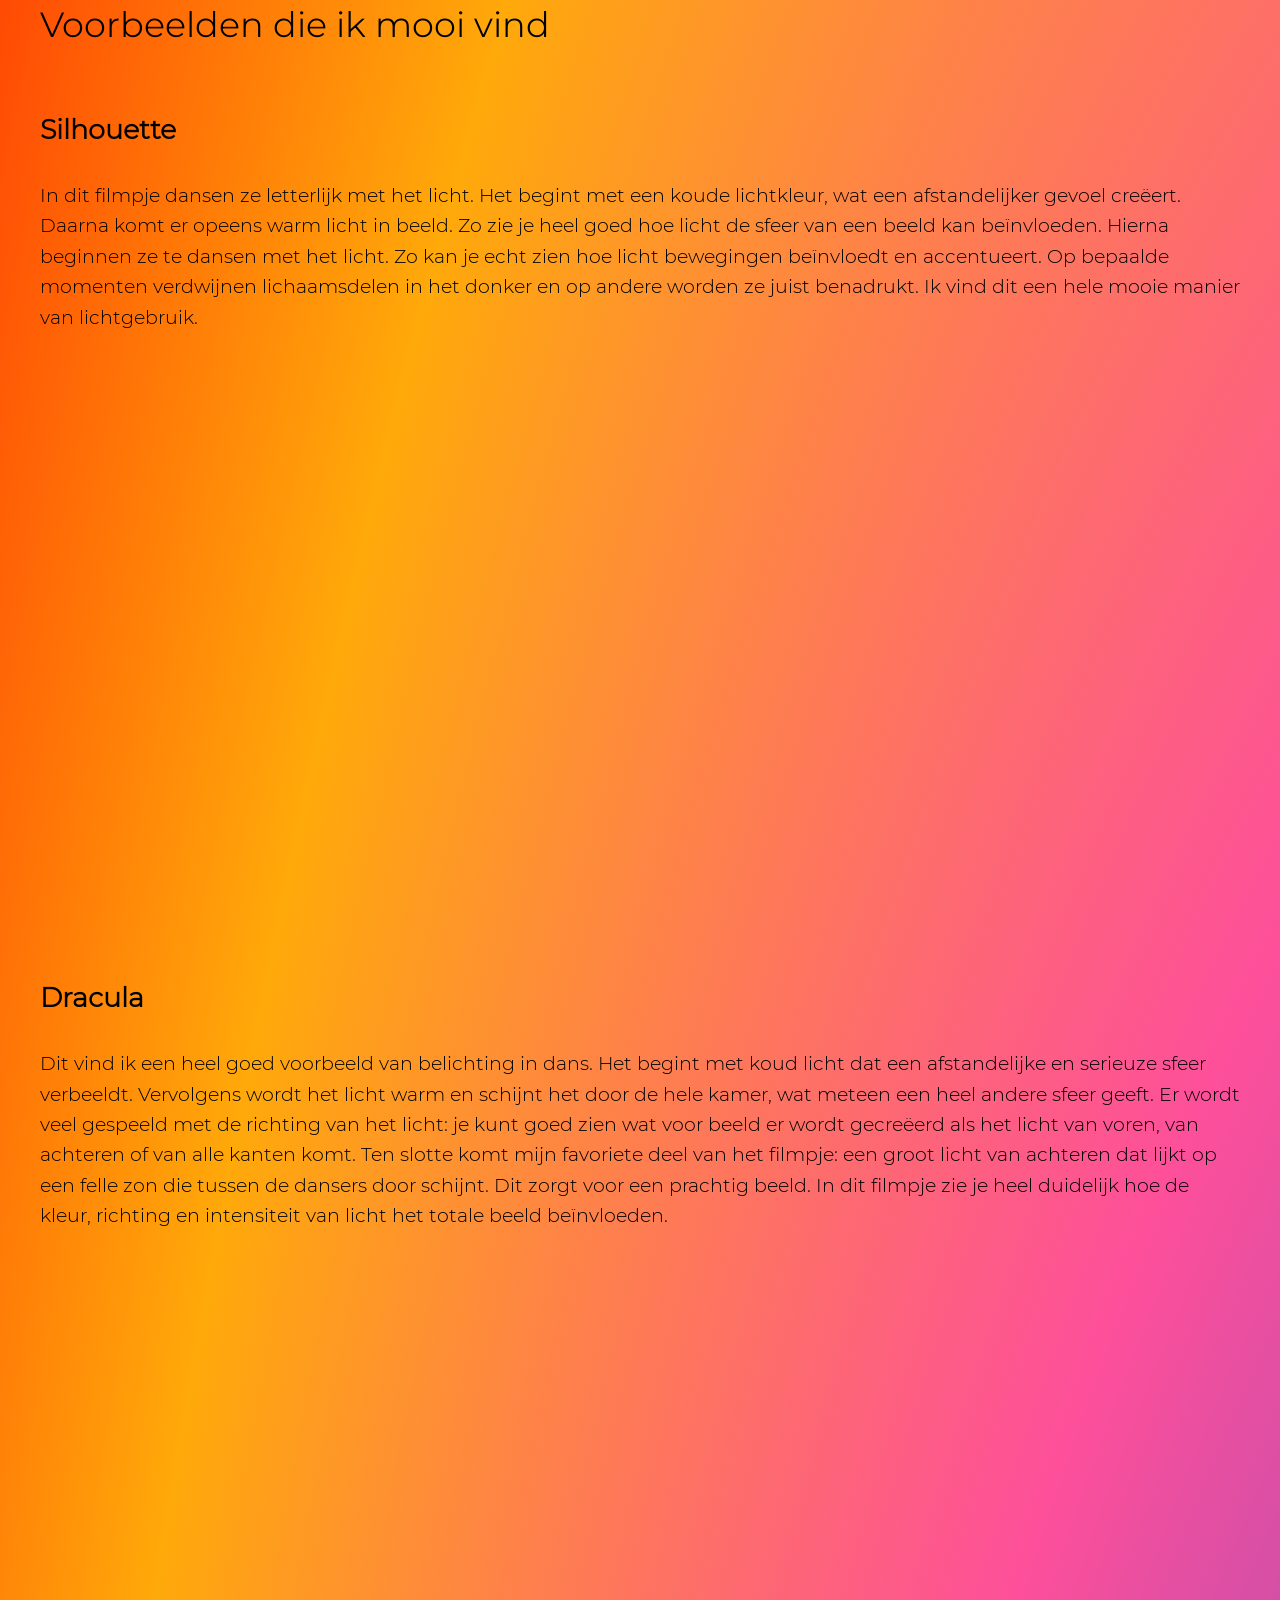
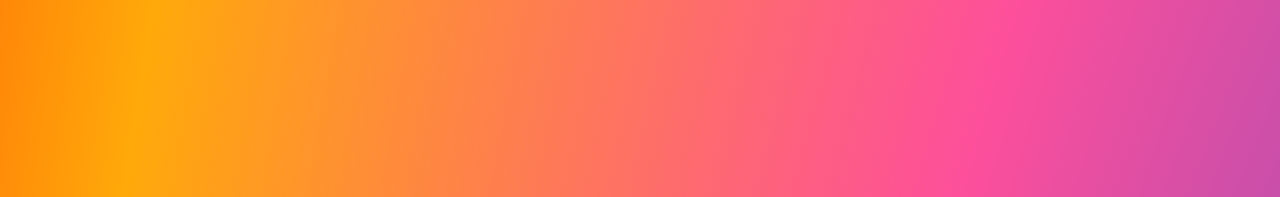
==== commit 83e54381: "carousel" ====
--- a/belichting.html
+++ b/belichting.html
@@ -50,8 +50,7 @@
         <article>
           <p>
             Kies je belichting en verander de pagina. Zo kan je zelf zien hoe
-            kleur gebruik bij belichting de sfeer van een hele pagina kan
-            veranderen.
+            kleur gebruik bij belichting de sfeer van een hele pagina kan veram
           </p>
         </article>
       </section>
@@ -179,3 +178,12 @@
     </main>
   </body>
 </html>
+
+<!-- Bronnen die ik heb gebruikt bij het schrijven van de tekst.
+https://entertainment.sundrax.com/blog/designing-lighting-for-dance-performances-movement-and-rhythm
+
+https://www.limelightcostumes.com/blogs/news/color-theory-for-stage-dance-costume-colors-that-actually-pop
+
+https://www.uking-online.com/blogs/stage-lighting-dmx-knowledge-hub/stage-lighting-color-guide?srsltid=AU7gw4XhFPOsjO84Ky_mej_1QlBaxeYeJLHPPThYikpe1KwW2W8CgBBt</div>
+
+https://thtr382.weebly.com/shape.html  -->
--- a/assets/style/belichting.css
+++ b/assets/style/belichting.css
@@ -293,20 +293,16 @@
 - Mobile-only fix (alleen op telefoons actief)
 **************************************************/
 @media (max-width: 767px) {
-  /* 1. Voorkom horizontaal scrollen */
   body {
     overflow-x: hidden;
   }
 
-  /* 2. Header en navigatie netjes onder elkaar op mobiel */
   header {
     flex-direction: column;
     align-items: flex-start;
-    padding: 1.5rem 1rem;
     gap: 1rem;
   }
 
-  /* 3. Zet de secties onder elkaar en laat de hoogte meegroeien */
   section {
     display: flex;
     flex-direction: column;
@@ -324,13 +320,13 @@
   section:nth-of-type(3),
   section:nth-of-type(4),
   section:nth-of-type(5) {
-    display: flex !important;
-    flex-direction: column !important;
-    height: auto !important;
-    min-height: auto !important;
-    padding: 2rem 1rem !important;
-    gap: 1.5rem !important;
-    width: 100% !important;
-    box-sizing: border-box !important;
-  }
-}
+    display: flex;
+    flex-direction: column;
+    height: auto;
+    min-height: auto;
+    padding: 2rem 1rem;
+    gap: 1.5rem;
+    width: 100%;
+    box-sizing: border-box;
+  }
+}
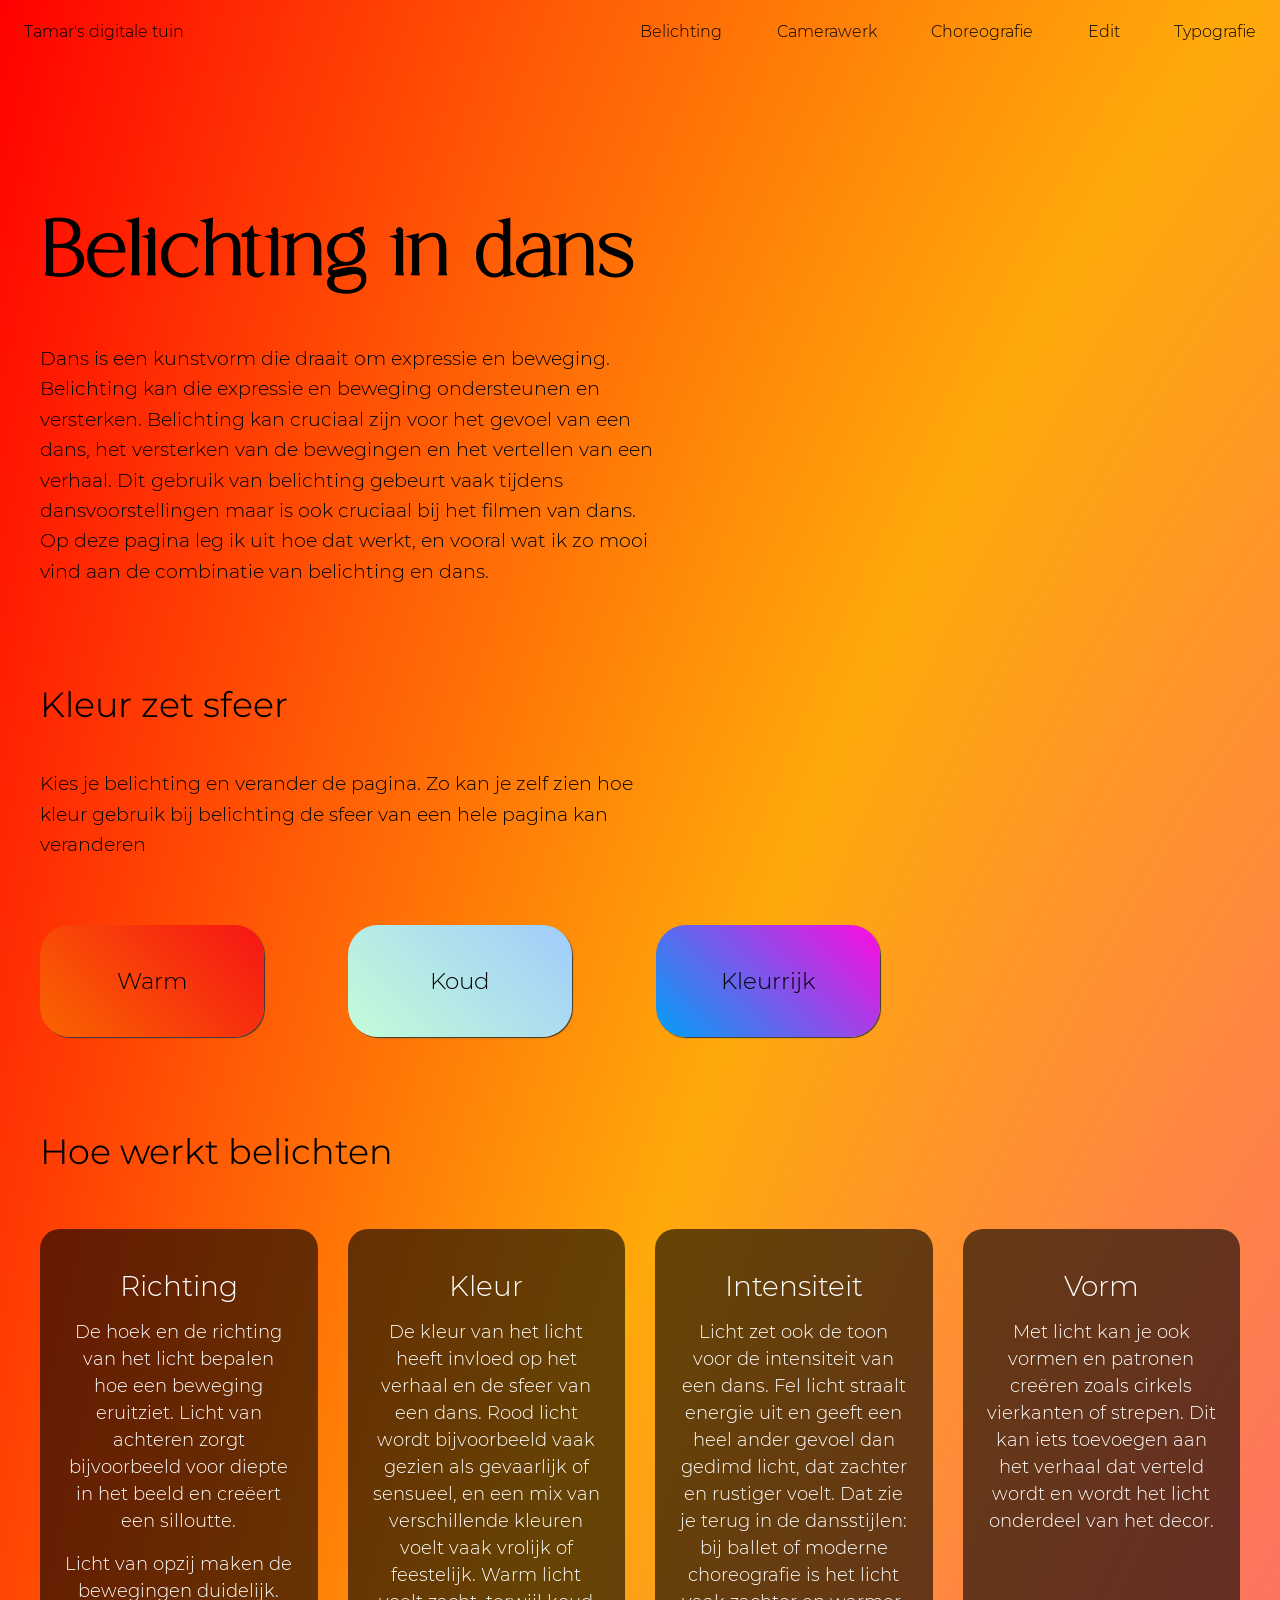
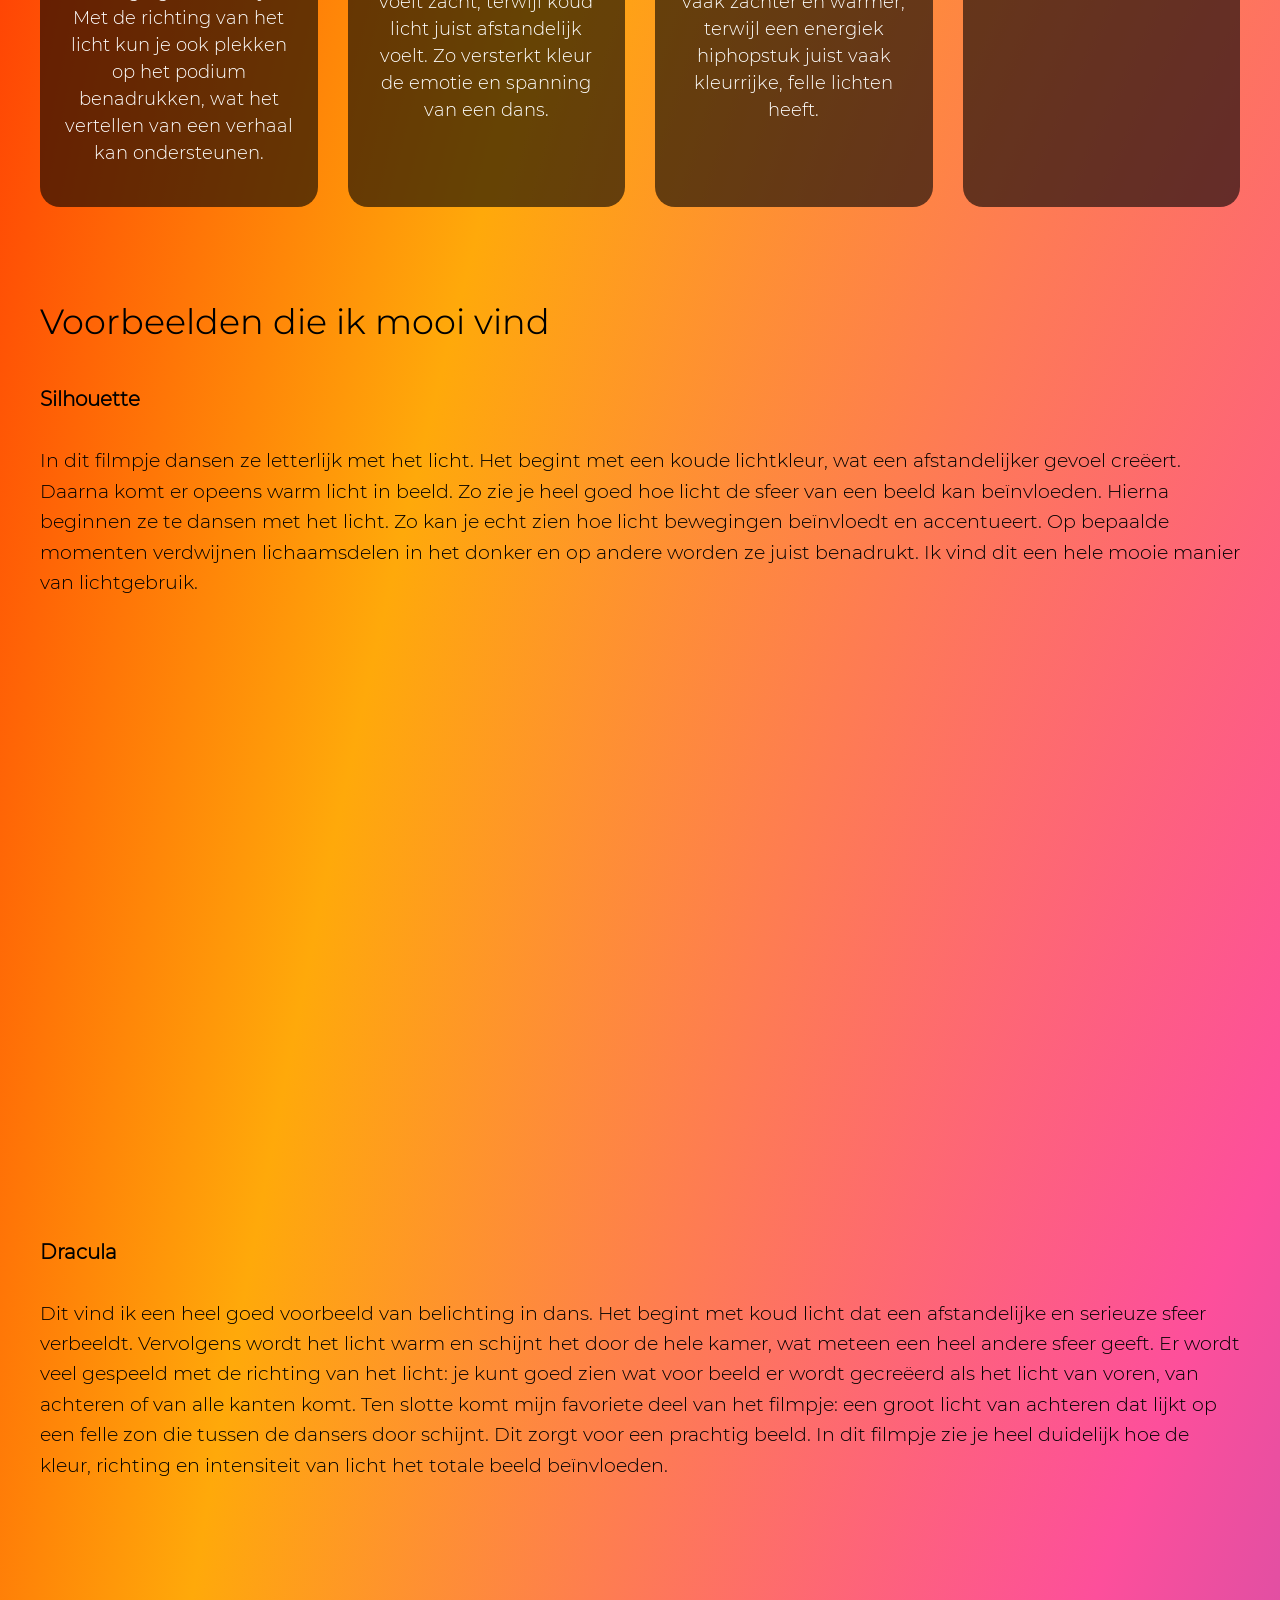
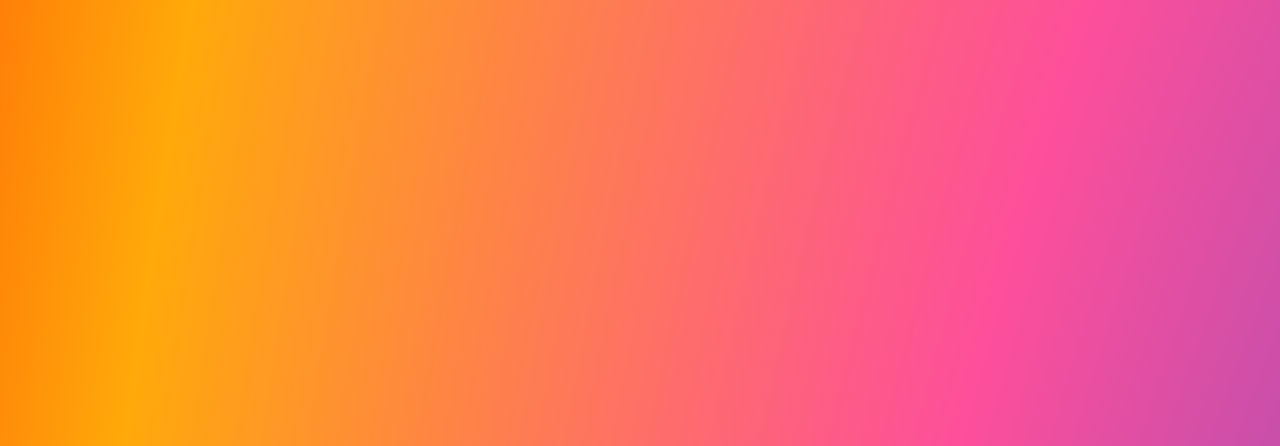
==== commit 19667b80: "carousel en knoppen" ====
--- a/belichting.html
+++ b/belichting.html
@@ -17,7 +17,7 @@
           <li><a href="belichting.html">Belichting</a></li>
           <li><a href="camerawerk.html">Camerawerk</a></li>
           <li><a href="choreografie.html">Choreografie</a></li>
-          <li><a href="montage.html">Montage</a></li>
+          <li><a href="montage.html">Edit</a></li>
           <li><a href="typografie/spinvis.html">Typografie</a></li>
         </ul>
       </nav>
@@ -50,9 +50,15 @@
         <article>
           <p>
             Kies je belichting en verander de pagina. Zo kan je zelf zien hoe
-            kleur gebruik bij belichting de sfeer van een hele pagina kan veram
+            kleur gebruik bij belichting de sfeer van een hele pagina kan
+            veranderen
           </p>
         </article>
+        <label> <input type="radio" name="theme" value="light" /> Warm </label>
+        <label> <input type="radio" name="theme" value="dark" /> Koud </label>
+        <label>
+          <input type="radio" name="theme" value="auto" /> Kleurrijk
+        </label>
       </section>
 
       <section>
--- a/assets/style/belichting.css
+++ b/assets/style/belichting.css
@@ -32,17 +32,73 @@
   --text-color: black;
 }
 
-@media (prefers-color-scheme: dark) {
-  :root {
-    --gradient: radial-gradient(
-      rgb(60, 30, 90),
-      rgb(30, 30, 90),
-      rgb(120, 20, 80),
-      rgb(120, 70, 10),
-      rgb(90, 0, 0)
-    );
-    --text-color: white;
-  }
+html:has([value="dark"]:checked) {
+  color-scheme: dark;
+  --gradient: radial-gradient(
+    rgb(168, 168, 253),
+    rgb(183, 182, 182),
+    rgb(144, 252, 252)
+  );
+  --text-color: black;
+}
+
+html:has([value="light"]:checked) {
+  color-scheme: light;
+  --gradient: radial-gradient(rgb(246, 93, 28), rgb(255, 169, 10), red);
+  --text-color: black;
+}
+
+section:nth-of-type(2) label {
+  font-family: "MontserratLight";
+  font-size: 23px;
+
+  display: inline-flex;
+  justify-content: center;
+  align-items: center;
+  grid-row: 3;
+  width: 14rem;
+  height: 7rem;
+  margin-top: 2em;
+  border-radius: 30px;
+  box-shadow: 1px 1px 1px rgb(55, 55, 55);
+}
+
+section label input[type="radio"] {
+  position: absolute;
+  opacity: 0;
+  width: 0;
+  height: 0;
+}
+
+section:nth-of-type(2) label:has([value="light"]) {
+  background-image: linear-gradient(45deg, rgb(250, 100, 0), rgb(246, 21, 21));
+}
+
+section:nth-of-type(2) label:has([value="dark"]) {
+  background-image: linear-gradient(
+    45deg,
+    rgb(195, 253, 215),
+    rgb(160, 204, 252)
+  );
+}
+
+section:nth-of-type(2) label:has([value="auto"]) {
+  background-image: linear-gradient(45deg, rgb(0, 160, 247), rgb(254, 11, 222));
+}
+
+section:nth-of-type(2) label:has(input:focus-visible) {
+  outline: 3px solid black;
+  outline-offset: 4px;
+}
+
+section:nth-of-type(2) label:hover {
+  transform: scale(1.1);
+  transition: transform 0.6s ease;
+}
+
+section:nth-of-type(2) label:has(input:active) {
+  transform: scale(0.98);
+  opacity: 90%;
 }
 
 body {
@@ -100,7 +156,7 @@
 
 h3 {
   font-family: "MontserratLight", sans-serif;
-  font-size: 27px;
+  font-size: 20px;
   margin-bottom: 1rem;
 }
 
@@ -248,7 +304,7 @@
 }
 
 section:nth-of-type(4) p {
-  font-size: 15px;
+  font-size: 18px;
   line-height: 1.5;
   color: white;
   margin: 0;
@@ -278,7 +334,7 @@
 }
 
 section:nth-of-type(5) > article:nth-of-type(1) {
-  margin-bottom: -5rem;
+  margin-bottom: -6rem;
 }
 
 iframe {
@@ -290,7 +346,7 @@
 }
 
 /**************************************************
-- Mobile-only fix (alleen op telefoons actief)
+- schaal voor telefoon
 **************************************************/
 @media (max-width: 767px) {
   body {
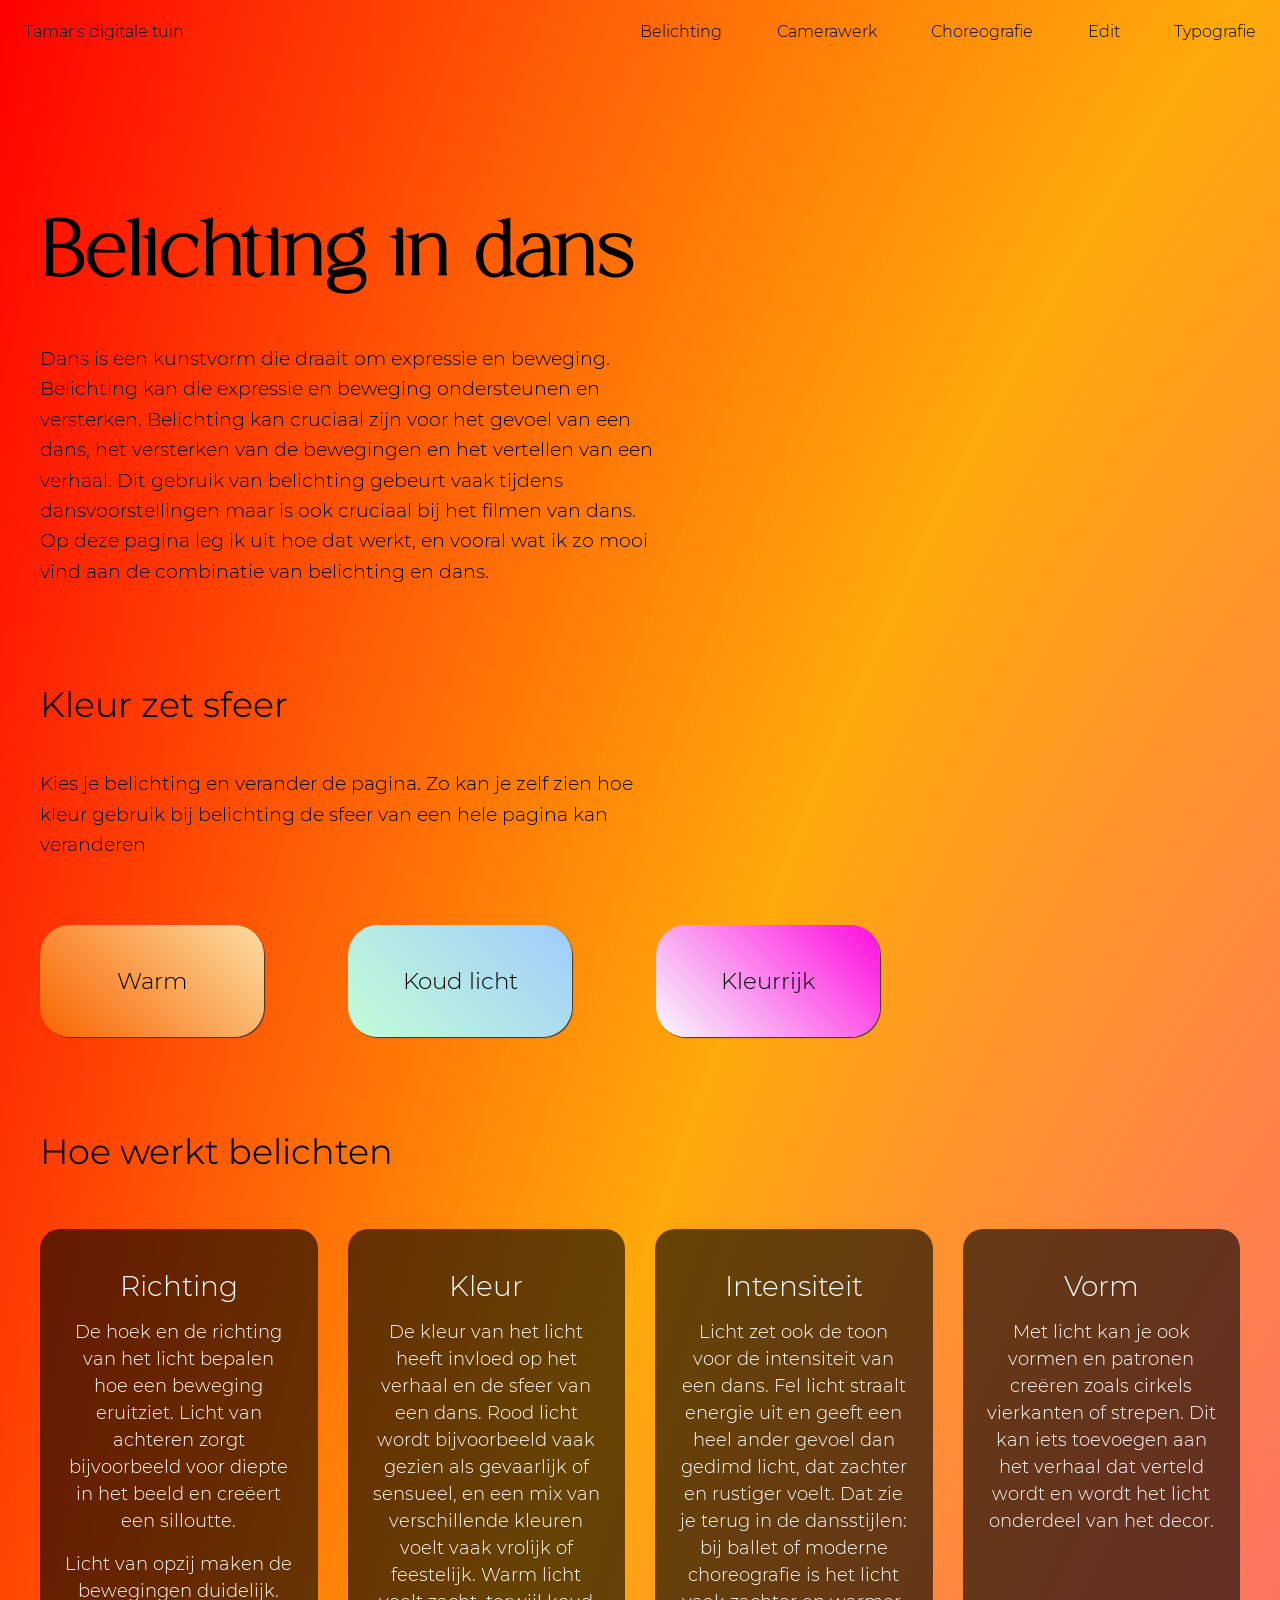
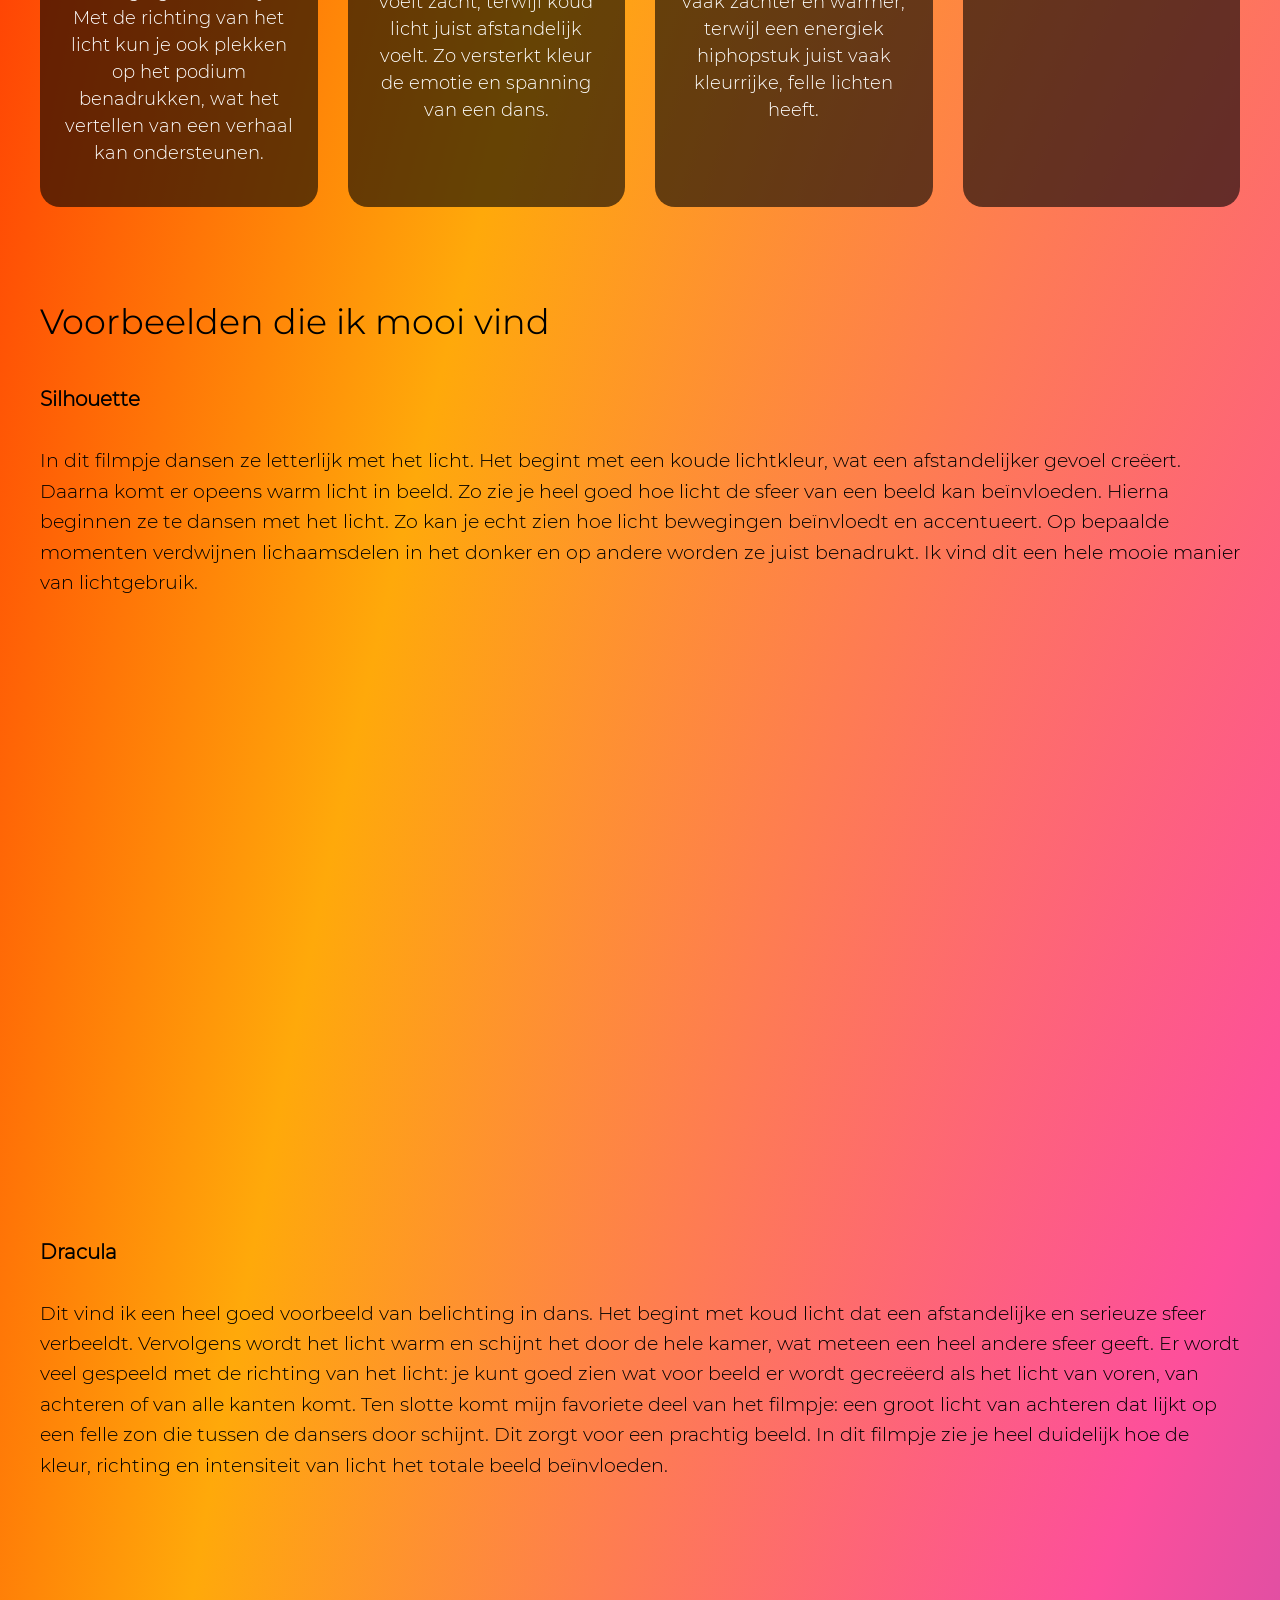
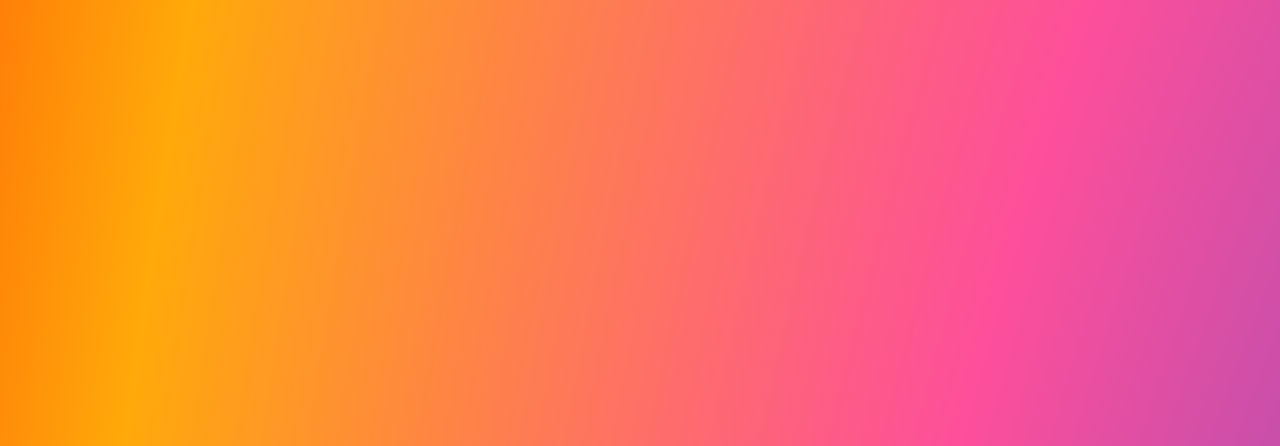
==== commit ce34aec9: "scroll driven animation" ====
--- a/belichting.html
+++ b/belichting.html
@@ -55,7 +55,9 @@
           </p>
         </article>
         <label> <input type="radio" name="theme" value="light" /> Warm </label>
-        <label> <input type="radio" name="theme" value="dark" /> Koud </label>
+        <label>
+          <input type="radio" name="theme" value="dark" /> Koud licht
+        </label>
         <label>
           <input type="radio" name="theme" value="auto" /> Kleurrijk
         </label>
--- a/assets/style/belichting.css
+++ b/assets/style/belichting.css
@@ -44,14 +44,13 @@
 
 html:has([value="light"]:checked) {
   color-scheme: light;
-  --gradient: radial-gradient(rgb(246, 93, 28), rgb(255, 169, 10), red);
+  --gradient: radial-gradient(rgb(246, 93, 28), rgb(239, 157, 4), red);
   --text-color: black;
 }
 
 section:nth-of-type(2) label {
   font-family: "MontserratLight";
   font-size: 23px;
-
   display: inline-flex;
   justify-content: center;
   align-items: center;
@@ -71,7 +70,11 @@
 }
 
 section:nth-of-type(2) label:has([value="light"]) {
-  background-image: linear-gradient(45deg, rgb(250, 100, 0), rgb(246, 21, 21));
+  background-image: linear-gradient(
+    45deg,
+    rgb(250, 100, 0),
+    rgb(251, 221, 162)
+  );
 }
 
 section:nth-of-type(2) label:has([value="dark"]) {
@@ -83,7 +86,11 @@
 }
 
 section:nth-of-type(2) label:has([value="auto"]) {
-  background-image: linear-gradient(45deg, rgb(0, 160, 247), rgb(254, 11, 222));
+  background-image: linear-gradient(
+    45deg,
+    rgb(248, 251, 252),
+    rgb(254, 11, 222)
+  );
 }
 
 section:nth-of-type(2) label:has(input:focus-visible) {
@@ -98,7 +105,7 @@
 
 section:nth-of-type(2) label:has(input:active) {
   transform: scale(0.98);
-  opacity: 90%;
+  opacity: 0.9;
 }
 
 body {
@@ -279,11 +286,28 @@
 * MARK: Section 4 (Kaarten)
 **************************/
 
+@keyframes reveal {
+  from {
+    scale: 0.9;
+    opacity: 0;
+    clip-path: inset (45% 20% 45% 20%);
+  }
+  50% {
+    scale: 1;
+    opacity: 1;
+    clip-path: inset(0% 0% 0% 0%);
+  }
+}
+
+/*https://youtu.be/0gVlSMGvqTs?si=iKGd1ky-t1ugQkYZ/**/
+
 section:nth-of-type(4) {
   display: grid;
   grid-template-columns: repeat(4, 1fr);
   gap: 30px;
   padding: 2rem;
+  animation: reveal linear forwards;
+  animation-timeline: view();
 }
 
 section:nth-of-type(4) > article {
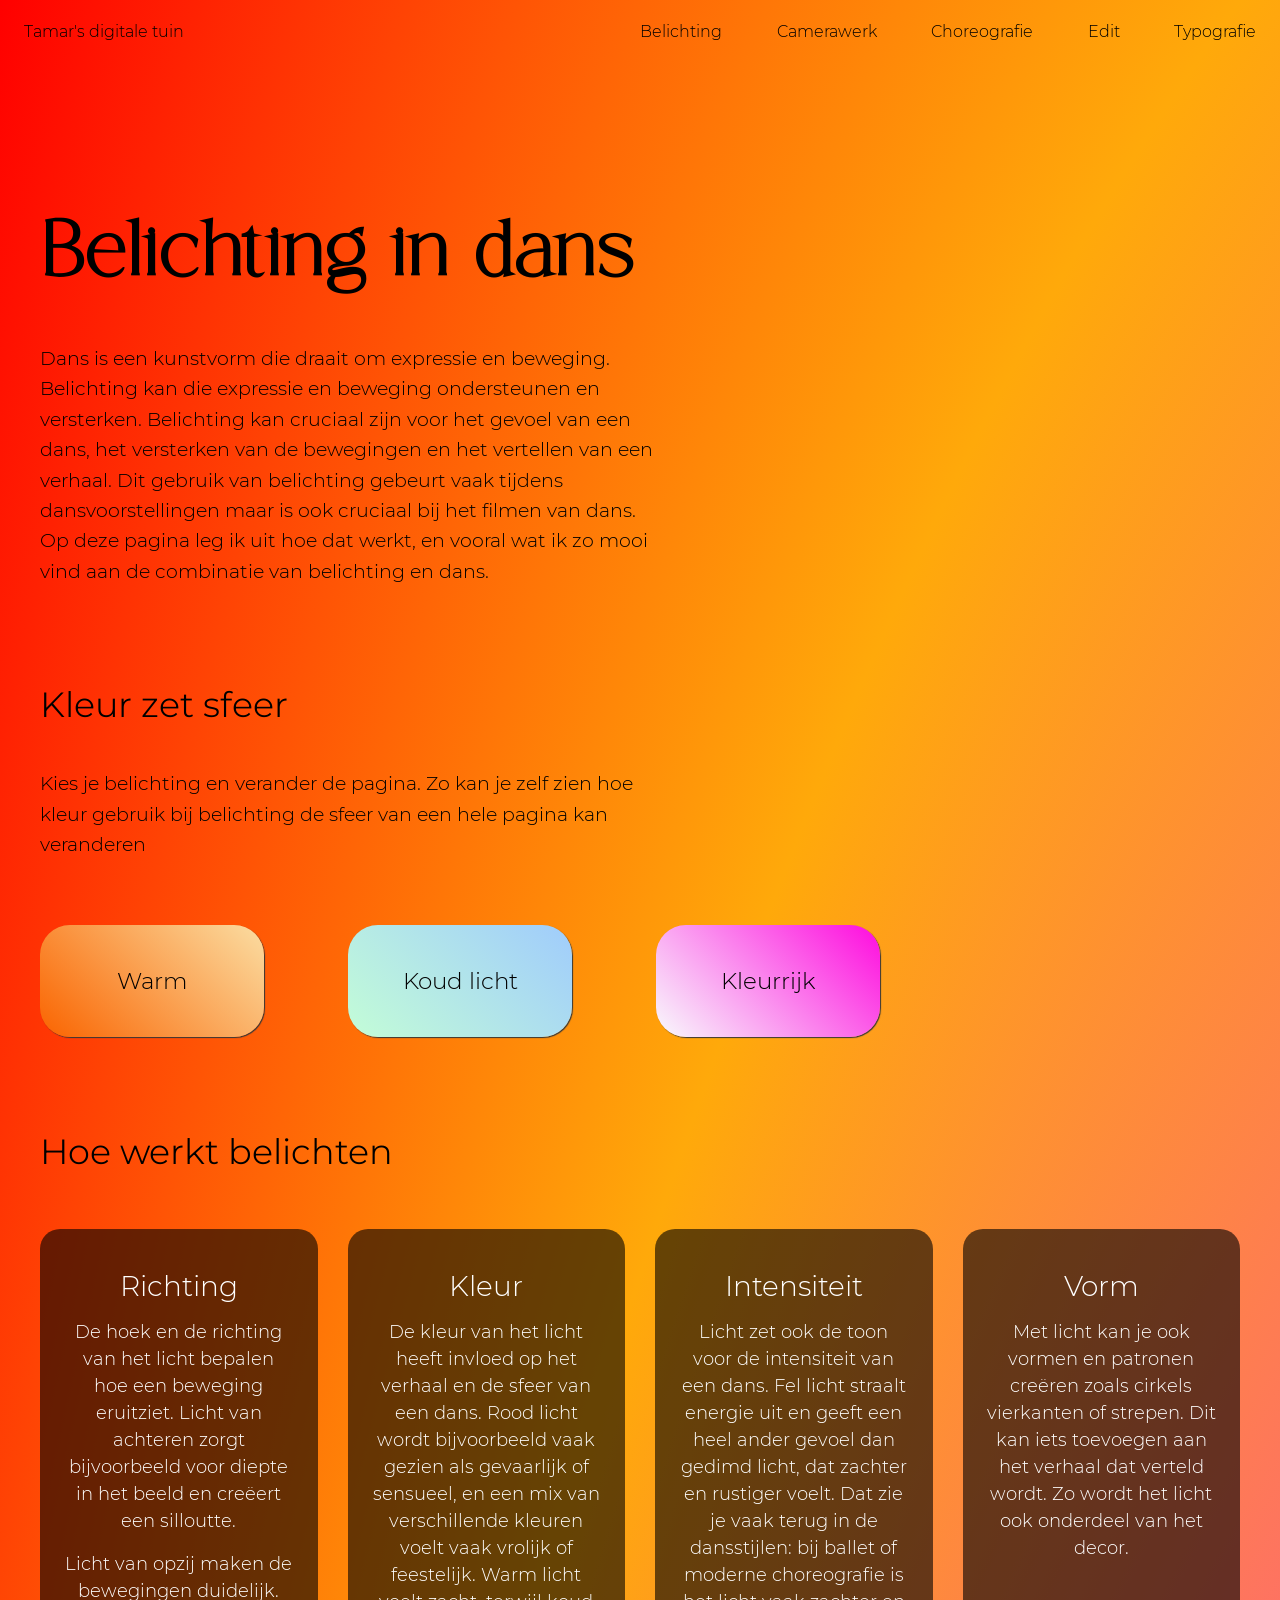
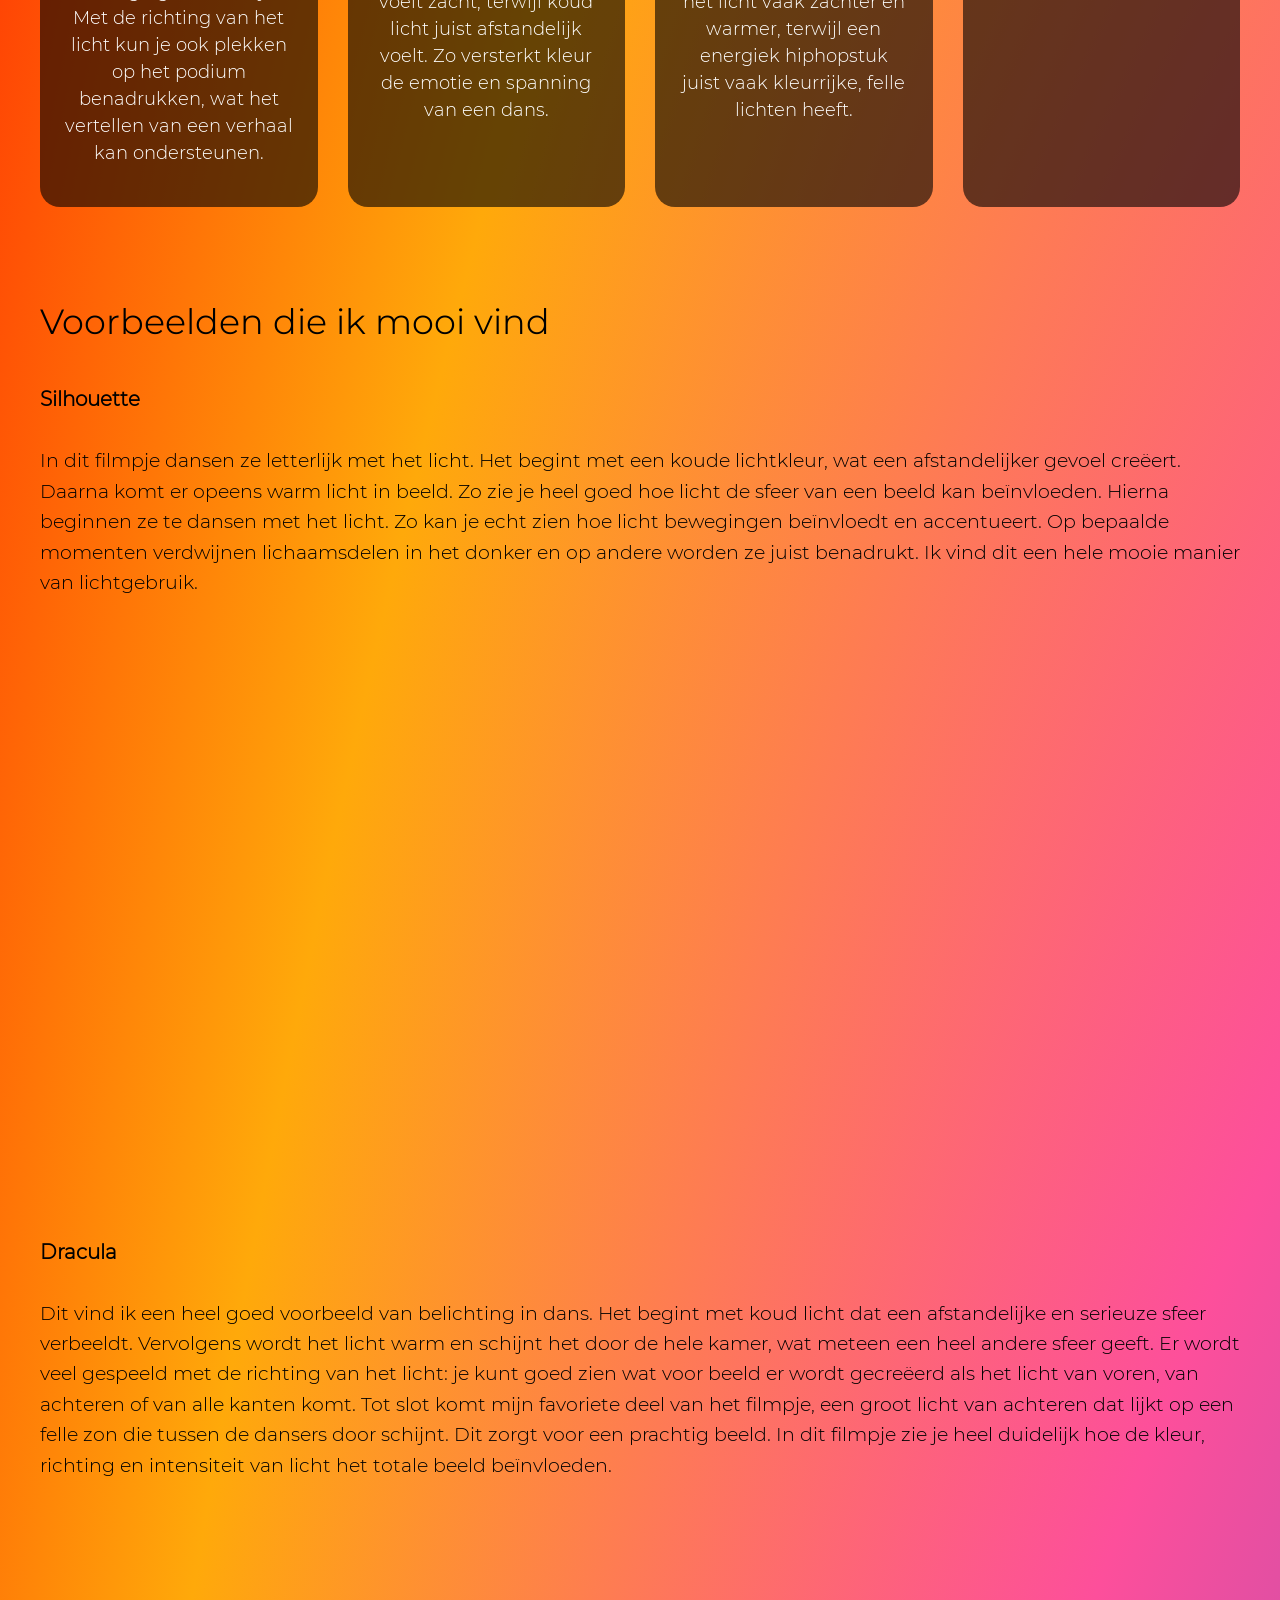
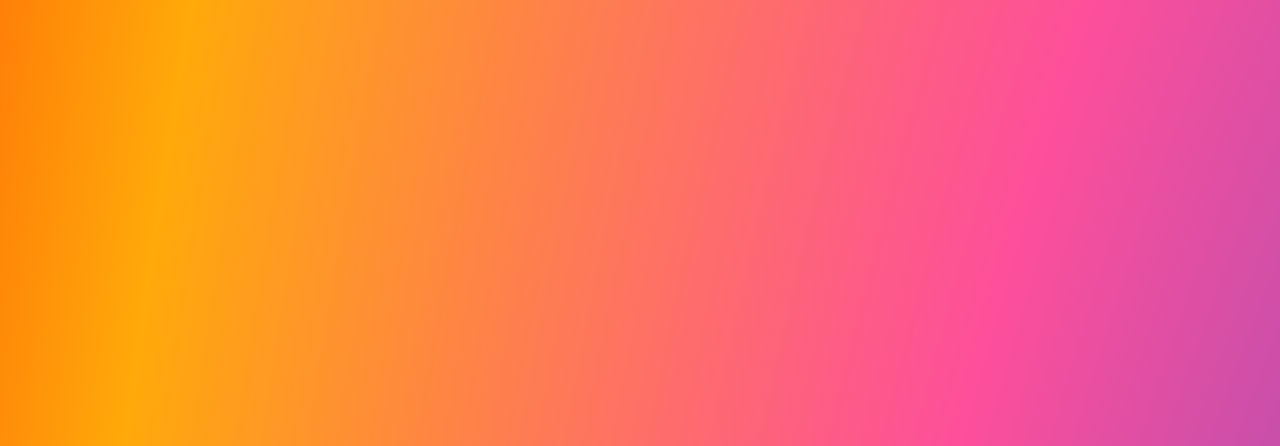
==== commit 012fdc2c: "grammatica" ====
--- a/belichting.html
+++ b/belichting.html
@@ -100,10 +100,10 @@
           <p>
             Licht zet ook de toon voor de intensiteit van een dans. Fel licht
             straalt energie uit en geeft een heel ander gevoel dan gedimd licht,
-            dat zachter en rustiger voelt. Dat zie je terug in de dansstijlen:
-            bij ballet of moderne choreografie is het licht vaak zachter en
-            warmer, terwijl een energiek hiphopstuk juist vaak kleurrijke, felle
-            lichten heeft.
+            dat zachter en rustiger voelt. Dat zie je vaak terug in de
+            dansstijlen: bij ballet of moderne choreografie is het licht vaak
+            zachter en warmer, terwijl een energiek hiphopstuk juist vaak
+            kleurrijke, felle lichten heeft.
           </p>
         </article>
 
@@ -112,7 +112,7 @@
           <p>
             Met licht kan je ook vormen en patronen creëren zoals cirkels
             vierkanten of strepen. Dit kan iets toevoegen aan het verhaal dat
-            verteld wordt en wordt het licht onderdeel van het decor.
+            verteld wordt. Zo wordt het licht ook onderdeel van het decor.
           </p>
         </article>
       </section>
@@ -159,8 +159,8 @@
             hele kamer, wat meteen een heel andere sfeer geeft. Er wordt veel
             gespeeld met de richting van het licht: je kunt goed zien wat voor
             beeld er wordt gecreëerd als het licht van voren, van achteren of
-            van alle kanten komt. Ten slotte komt mijn favoriete deel van het
-            filmpje: een groot licht van achteren dat lijkt op een felle zon die
+            van alle kanten komt. Tot slot komt mijn favoriete deel van het
+            filmpje, een groot licht van achteren dat lijkt op een felle zon die
             tussen de dansers door schijnt. Dit zorgt voor een prachtig beeld.
             In dit filmpje zie je heel duidelijk hoe de kleur, richting en
             intensiteit van licht het totale beeld beïnvloeden.
--- a/assets/style/belichting.css
+++ b/assets/style/belichting.css
@@ -409,4 +409,8 @@
     width: 100%;
     box-sizing: border-box;
   }
-}
+
+  section:nth-of-type(5) > article:nth-of-type(1) {
+    margin-bottom: 0;
+  }
+}
